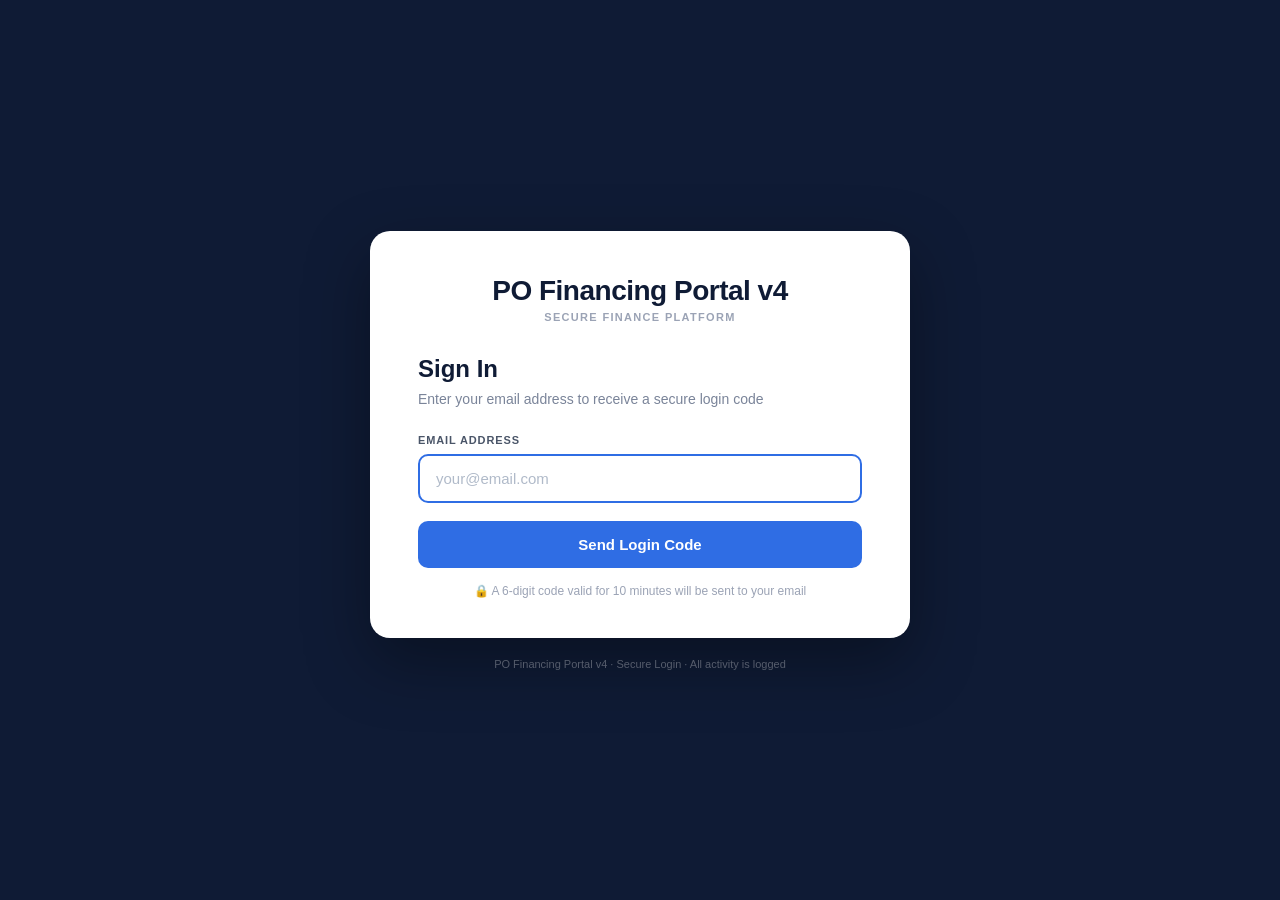
==== portals/admin.html @ b33a7dc7 "Add files via upload" ====
<!DOCTYPE html>
<!-- ============================================================
     admin.html
     Version : 2.7
     Updated : 2026-04-15
     Changes : Fix AD4 — Notifications KPI cards (Total/Sent/Failed/Pending) now
               render horizontally via flex row on container + flex:1 on each card.
     Previous: Fix AD3 — loadAllUsers(): getClientName() not defined in admin.html;
               replaced with inline allClients.find() lookup.
     Previous: Fix AD1 — loadAllUsers() was stubbed; now calls GET_ALL_USERS
               batch route — renders Platform/Client/Investor tables live.
               Fix AD2 — loadNotifications() was stubbed; now calls
               GET_ALL_NOTIFICATIONS — renders table + KPI counts.
     Previous: v2.1 — Costing Template Manager tab.
               v1.1 — Version header; cache-busting.
     ============================================================ -->
<html>
<head>
  <meta charset="UTF-8">
  <meta name="viewport" content="width=device-width, initial-scale=1">
  <title>Admin Portal — PO Financing Portal v4</title>
  <link rel="stylesheet" href="/css/styles.css?v=1.8">
  <!-- Fix N2: opt-in to auth gate -->
  <script>window.POF_REQUIRE_AUTH = true;</script>
  <script src="/js/config.js?v=1.8"></script>
  <script src="/js/navbar.js?v=2.4"></script>
</head>
<body>
<script>
// Dynamic platform name injection from POF_CONFIG
document.addEventListener('DOMContentLoaded', function() {
  const name = window.POF_CONFIG && window.POF_CONFIG.PLATFORM_NAME;
  if (name) {
    document.querySelectorAll('.platform-name').forEach(el => el.textContent = name);
    document.querySelectorAll('.platform-currency').forEach(el => el.textContent = window.POF_CONFIG.CURRENCY || 'MYR');
    document.querySelectorAll('.platform-timezone').forEach(el => el.textContent = window.POF_CONFIG.TIMEZONE || '');
    document.title = document.title.replace('PO Financing Portal v4', name);
  }
});
</script>



<div class="app-layout">
  <aside class="sidebar">
    <div class="sidebar-logo">
      <h1><span class="platform-name">PO Financing Portal v4</span></h1>
      <small>Admin Portal</small>
    </div>
    <div style="padding:12px 16px;border-top:1px solid rgba(255,255,255,0.12)">
      <div id="user-badge"></div>
    </div>
    <div class="sidebar-section">
      <button class="nav-link active" onclick="showTab('settings')">
        <svg width="16" height="16" fill="none" viewBox="0 0 24 24" stroke="currentColor"><path d="M10.325 4.317c.426-1.756 2.924-1.756 3.35 0a1.724 1.724 0 002.573 1.066c1.543-.94 3.31.826 2.37 2.37a1.724 1.724 0 001.065 2.572c1.756.426 1.756 2.924 0 3.35a1.724 1.724 0 00-1.066 2.573c.94 1.543-.826 3.31-2.37 2.37a1.724 1.724 0 00-2.572 1.065c-.426 1.756-2.924 1.756-3.35 0a1.724 1.724 0 00-2.573-1.066c-1.543.94-3.31-.826-2.37-2.37a1.724 1.724 0 00-1.065-2.572c-1.756-.426-1.756-2.924 0-3.35a1.724 1.724 0 001.066-2.573c-.94-1.543.826-3.31 2.37-2.37.996.608 2.296.07 2.572-1.065z" stroke-width="2"/><circle cx="12" cy="12" r="3" stroke-width="2"/></svg>
        <span class="nav-label">Platform Settings</span>
      </button>
      <button class="nav-link" onclick="showTab('users')">
        <svg width="16" height="16" fill="none" viewBox="0 0 24 24" stroke="currentColor"><path d="M17 21v-2a4 4 0 00-4-4H5a4 4 0 00-4 4v2M23 21v-2a4 4 0 00-3-3.87M16 3.13a4 4 0 010 7.75M9 7a4 4 0 100 8 4 4 0 000-8z" stroke-width="2"/></svg>
        <span class="nav-label">User Management</span>
      </button>
      <button class="nav-link" onclick="showTab('permissions')">
        <svg width="16" height="16" fill="none" viewBox="0 0 24 24" stroke="currentColor"><path d="M9 12l2 2 4-4m5.618-4.016A11.955 11.955 0 0112 2.944a11.955 11.955 0 01-8.618 3.04A12.02 12.02 0 003 9c0 5.591 3.824 10.29 9 11.622 5.176-1.332 9-6.03 9-11.622 0-1.042-.133-2.052-.382-3.016z" stroke-width="2"/></svg>
        <span class="nav-label">Roles & Permissions</span>
      </button>
      <button class="nav-link" onclick="showTab('notifications')">
        <svg width="16" height="16" fill="none" viewBox="0 0 24 24" stroke="currentColor"><path d="M15 17h5l-1.405-1.405A2.032 2.032 0 0118 14.158V11a6.002 6.002 0 00-4-5.659V5a2 2 0 10-4 0v.341C7.67 6.165 6 8.388 6 11v3.159c0 .538-.214 1.055-.595 1.436L4 17h5m6 0v1a3 3 0 11-6 0v-1m6 0H9" stroke-width="2"/></svg>
        <span class="nav-label">Notifications</span>
      </button>
      <button class="nav-link" onclick="showTab('activity')">
        <svg width="16" height="16" fill="none" viewBox="0 0 24 24" stroke="currentColor"><path d="M9 5H7a2 2 0 00-2 2v12a2 2 0 002 2h10a2 2 0 002-2V7a2 2 0 00-2-2h-2M9 5a2 2 0 002 2h2a2 2 0 002-2M9 5a2 2 0 012-2h2a2 2 0 012 2m-3 7h3m-3 4h3m-6-4h.01M9 16h.01" stroke-width="2"/></svg>
        <span class="nav-label">Activity Log</span>
      </button>
      <button class="nav-link" onclick="showTab('costing')">
        <svg width="16" height="16" fill="none" viewBox="0 0 24 24" stroke="currentColor"><path d="M9 7h6m0 10v-3m-3 3h.01M9 17h.01M9 14h.01M12 14h.01M15 11h.01M12 11h.01M9 11h.01M7 21h10a2 2 0 002-2V5a2 2 0 00-2-2H7a2 2 0 00-2 2v14a2 2 0 002 2z" stroke-width="2"/></svg>
        <span class="nav-label">Costing Rules</span>
      </button>
    </div>
    <div class="sidebar-section">
      <a class="nav-link" href="?page=ops"><svg width="16" height="16" fill="none" viewBox="0 0 24 24" stroke="currentColor"><path d="M7 16l-4-4m0 0l4-4m-4 4h18" stroke-width="2"/></svg><span class="nav-label">Back to Ops</span></a>
    </div>
  </aside>

  <main class="main-content">
    <div id="toast"></div>

    <!-- ═══════════════════════════════════
         PLATFORM SETTINGS
    ═══════════════════════════════════ -->
    <div id="tab-settings">
      <div class="topbar">
        <div><h1>Platform Settings</h1><p class="text-muted mt-8" style="font-size:12px">Changes apply immediately — no redeployment required</p></div>
        <button class="btn btn-success" onclick="saveAllSettings()">Save Changes</button>
      </div>

      <div class="grid-2">
        <!-- Locale & Branding -->
        <div class="card">
          <div class="card-header"><span class="card-title">🌍 Locale & Branding</span></div>
          <div class="form-group">
            <label class="form-label">Platform Name</label>
            <input type="text" id="s-platform-name" class="form-control" placeholder="PO Financing Portal v4">
          </div>
          <div class="form-row">
            <div class="form-group">
              <label class="form-label">Base Currency</label>
              <select id="s-base-currency" class="form-control">
                <option value="MYR">MYR — Malaysian Ringgit</option>
                <option value="USD">USD — US Dollar</option>
                <option value="AUD">AUD — Australian Dollar</option>
                <option value="NZD">NZD — New Zealand Dollar</option>
                <option value="CAD">CAD — Canadian Dollar</option>
              </select>
            </div>
            <div class="form-group">
              <label class="form-label">Date Format</label>
              <select id="s-date-format" class="form-control">
                <option value="dd MMM yyyy">dd MMM yyyy (e.g. 21 Apr 2026)</option>
                <option value="MMM dd yyyy">MMM dd yyyy (e.g. Apr 21 2026)</option>
                <option value="yyyy MMM dd">yyyy MMM dd (e.g. 2026 Apr 21)</option>
              </select>
            </div>
          </div>
          <div class="form-group">
            <label class="form-label">Timezone</label>
            <select id="s-platform-timezone" class="form-control">
              <option value="Asia/Kuala_Lumpur">Asia/Kuala_Lumpur (MYT, UTC+8)</option>
              <option value="Asia/Singapore">Asia/Singapore (SGT, UTC+8)</option>
              <option value="Asia/Jakarta">Asia/Jakarta (WIB, UTC+7)</option>
              <option value="Asia/Bangkok">Asia/Bangkok (ICT, UTC+7)</option>
              <option value="Asia/Manila">Asia/Manila (PHT, UTC+8)</option>
              <option value="Asia/Hong_Kong">Asia/Hong_Kong (HKT, UTC+8)</option>
              <option value="Asia/Shanghai">Asia/Shanghai (CST, UTC+8)</option>
              <option value="Asia/Tokyo">Asia/Tokyo (JST, UTC+9)</option>
              <option value="Asia/Dubai">Asia/Dubai (GST, UTC+4)</option>
              <option value="Australia/Sydney">Australia/Sydney (AEDT, UTC+11)</option>
              <option value="Australia/Melbourne">Australia/Melbourne (AEDT, UTC+11)</option>
              <option value="Pacific/Auckland">Pacific/Auckland (NZDT, UTC+13)</option>
              <option value="America/Toronto">America/Toronto (EST, UTC-5)</option>
              <option value="America/Vancouver">America/Vancouver (PST, UTC-8)</option>
              <option value="America/Chicago">America/Chicago (CST, UTC-6)</option>
              <option value="America/Denver">America/Denver (MST, UTC-7)</option>
              <option value="America/Phoenix">America/Phoenix (MST, UTC-7, no DST)</option>
              <option value="America/Los_Angeles">America/Los_Angeles (PST, UTC-8)</option>
              <option value="America/Anchorage">America/Anchorage (AKST, UTC-9)</option>
              <option value="America/Honolulu">America/Honolulu (HST, UTC-10)</option>
              <option value="Europe/London">Europe/London (GMT, UTC+0)</option>
              <option value="UTC">UTC (UTC+0)</option>
            </select>
          </div>
        </div>

        <!-- Limits & Thresholds -->
        <div class="card">
          <div class="card-header"><span class="card-title">⚖️ Limits & Thresholds</span></div>
          <div class="form-row">
            <div class="form-group">
              <label class="form-label">Max Advance Rate (%)</label>
              <input type="number" id="s-max-advance-rate" class="form-control" placeholder="90">
            </div>
            <div class="form-group">
              <label class="form-label">Grace Period (days)</label>
              <input type="number" id="s-grace-period-days" class="form-control" placeholder="3">
            </div>
          </div>
          <div class="form-row">
            <div class="form-group">
              <label class="form-label">Overdue Penalty (%/day)</label>
              <input type="number" id="s-overdue-penalty-pct" class="form-control" step="0.01" placeholder="0.1">
            </div>
            <div class="form-group">
              <label class="form-label">Session Timeout (hrs)</label>
              <input type="number" id="s-session-timeout-hours" class="form-control" placeholder="8">
            </div>
          </div>
          <div class="form-row">
            <div class="form-group">
              <label class="form-label">Four-Eyes Threshold</label>
              <input type="number" id="s-four-eyes-threshold" class="form-control" placeholder="1000000">
            </div>
            <div class="form-group">
              <label class="form-label">Min Company Reserve</label>
              <input type="number" id="s-min-company-reserve" class="form-control" placeholder="200000">
            </div>
          </div>
          <div class="form-group">
            <label class="form-label">Fund Request Auto-Approve (0 = never)</label>
            <input type="number" id="s-fund-request-auto-approve" class="form-control" placeholder="0">
          </div>
        </div>

        <!-- Notifications -->
        <div class="card">
          <div class="card-header"><span class="card-title">📧 Notification Settings</span></div>
          <div class="form-group">
            <label class="form-label">Ops Email</label>
            <input type="email" id="s-ops-email" class="form-control" placeholder="ops@yourcompany.com">
          </div>
          <div class="form-group">
            <label class="form-label">Admin Email</label>
            <input type="email" id="s-admin-email" class="form-control" placeholder="admin@yourcompany.com">
          </div>
          <div class="form-group">
            <label class="form-label">From Email Name</label>
            <input type="text" id="s-from-email-name" class="form-control" placeholder="PO Financing Portal v4">
          </div>
        </div>

        <!-- All settings table -->
        <div class="card">
          <div class="card-header"><span class="card-title">📋 All Settings</span></div>
          <div id="settings-table-wrap" style="overflow-x:auto;font-size:12px"></div>
        </div>
      </div>
    </div>

    <!-- ═══════════════════════════════════
         USER MANAGEMENT
    ═══════════════════════════════════ -->
    <div id="tab-users" class="hidden">
      <div class="topbar">
        <h1>User Management</h1>
        <button class="btn btn-primary" onclick="openModal('modal-new-user')">+ Create User</button>
      </div>

      <div class="tab-bar" style="margin-bottom:16px">
        <button class="tab active" onclick="switchUserTab('platform', this)">Platform Users</button>
        <button class="tab" onclick="switchUserTab('client', this)">Client Users</button>
        <button class="tab" onclick="switchUserTab('investor', this)">Investor Users</button>
      </div>

      <div id="user-tab-platform">
        <div class="card">
          <div class="tbl-wrap"><table>
            <thead><tr><th>Name</th><th>Email</th><th>Role</th><th>Active</th><th>Last Login</th></tr></thead>
            <tbody id="users-platform-tbody"><tr class="loading-row"><td colspan="5">Loading…</td></tr></tbody>
          </table></div>
        </div>
      </div>
      <div id="user-tab-client" class="hidden">
        <div class="card">
          <div class="tbl-wrap"><table>
            <thead><tr><th>Name</th><th>Email</th><th>Client</th><th>Role</th><th>Active</th></tr></thead>
            <tbody id="users-client-tbody"><tr class="loading-row"><td colspan="5">Loading…</td></tr></tbody>
          </table></div>
        </div>
      </div>
      <div id="user-tab-investor" class="hidden">
        <div class="card">
          <div class="tbl-wrap"><table>
            <thead><tr><th>Name</th><th>Email</th><th>Investor</th><th>Role</th><th>Active</th></tr></thead>
            <tbody id="users-investor-tbody"><tr class="loading-row"><td colspan="5">Loading…</td></tr></tbody>
          </table></div>
        </div>
      </div>
    </div>

    <!-- ═══════════════════════════════════
         ROLES & PERMISSIONS
    ═══════════════════════════════════ -->
    <div id="tab-permissions" class="hidden">
      <div class="topbar"><h1>Roles & Permissions</h1></div>
      <div class="card">
        <div class="tbl-wrap" style="overflow-x:auto">
          <table id="perm-table">
            <thead><tr>
              <th>Permission</th>
              <th title="SUPER_ADMIN">SA</th><th title="OPS_MANAGER">OM</th><th title="OPS_ANALYST">OA</th><th title="AUDITOR">AU</th>
              <th title="CLIENT_ADMIN">CA</th><th title="CLIENT_OPERATOR">CO</th><th title="CLIENT_VIEWER">CV</th>
              <th title="INVESTOR_ADMIN">IA</th><th title="INVESTOR_VIEWER">IV</th>
            </tr></thead>
            <tbody id="perm-tbody"></tbody>
          </table>
        </div>
        <p style="font-size:11px;color:var(--mgray);margin-top:12px">SA=SUPER_ADMIN  OM=OPS_MANAGER  OA=OPS_ANALYST  AU=AUDITOR  CA=CLIENT_ADMIN  CO=CLIENT_OPERATOR  CV=CLIENT_VIEWER  IA=INVESTOR_ADMIN  IV=INVESTOR_VIEWER</p>
      </div>
    </div>

    <!-- ═══════════════════════════════════
         NOTIFICATIONS
    ═══════════════════════════════════ -->
    <div id="tab-notifications" class="hidden">
      <div class="topbar">
        <h1>Notifications</h1>
        <div class="flex-gap">
          <button class="btn btn-ghost btn-sm" onclick="processQueue()">▶ Process Queue Now</button>
        </div>
      </div>
      <div class="kpi-row" id="notif-kpis" style="display:flex;flex-direction:row;gap:12px;margin-bottom:16px"></div>
      <div class="card mt-16">
        <div class="flex-gap mb-12">
          <select id="notif-status-filter" class="form-control" style="width:160px" onchange="loadNotifications()">
            <option value="">All Status</option>
            <option value="QUEUED">Queued</option>
            <option value="SENT">Sent</option>
            <option value="FAILED">Failed</option>
          </select>
        </div>
        <div class="tbl-wrap">
          <table>
            <thead><tr><th>Created</th><th>Recipient</th><th>Type</th><th>Subject</th><th>Status</th><th>Sent At</th></tr></thead>
            <tbody id="notif-tbody"><tr class="loading-row"><td colspan="6">Loading…</td></tr></tbody>
          </table>
        </div>
      </div>
    </div>

    <!-- ═══════════════════════════════════
         ACTIVITY LOG
    ═══════════════════════════════════ -->
    <div id="tab-activity" class="hidden">
      <div class="topbar">
        <h1>Activity Log</h1>
        <div class="flex-gap">
          <label style="font-size:12px;color:var(--mgray)">Show</label>
          <select class="page-size-select" id="act-page-size" onchange="actState.pageSize=+this.value;actState.page=1;loadActivity()">
            <option value="20">20</option>
            <option value="50">50</option>
            <option value="100">100</option>
          </select>
          <label style="font-size:12px;color:var(--mgray)">per page</label>
          <button class="btn btn-ghost btn-sm" onclick="loadActivity()">↻ Refresh</button>
        </div>
      </div>

      <!-- Realm sub-page tabs -->
      <div class="activity-realm-tabs">
        <button class="realm-tab active" onclick="switchRealm('OPS',this)">🏢 Ops Activity</button>
        <button class="realm-tab" onclick="switchRealm('CLIENT',this)">🏬 Client Activity</button>
        <button class="realm-tab" onclick="switchRealm('LENDER',this)">🏦 Lender Activity</button>
      </div>

      <!-- Filters row -->
      <div class="act-filters">
        <!-- Entity filter — changes label based on realm -->
        <div id="act-entity-wrap">
          <select id="act-entity-id" class="form-control" style="width:200px" onchange="actState.page=1;loadActivity()">
            <option value="">All <span id="act-entity-label">Entities</span></option>
          </select>
        </div>
        <select id="act-category" class="form-control" style="width:160px" onchange="actState.page=1;loadActivity()">
          <option value="">All Categories</option>
          <option value="INVOICE">Invoice</option>
          <option value="PAYMENT">Payment</option>
          <option value="RESERVE">Reserve</option>
          <option value="CAPITAL">Capital</option>
          <option value="USER">User</option>
          <option value="SETTING">Setting</option>
          <option value="EMAIL">Email</option>
          <option value="AUTH">Auth</option>
        </select>
        <input type="date" id="act-from" class="form-control" style="width:140px" onchange="actState.page=1;loadActivity()">
        <input type="date" id="act-to"   class="form-control" style="width:140px" onchange="actState.page=1;loadActivity()">
        <button class="btn btn-ghost btn-sm" onclick="clearActFilters()">Clear</button>
      </div>

      <div class="card">
        <div class="tbl-wrap">
          <table>
            <thead>
              <tr>
                <th style="width:140px">Timestamp</th>
                <th style="width:80px">Realm</th>
                <th>Actor</th>
                <th>Category</th>
                <th>Action</th>
                <th>Entity</th>
                <th>Changes / Details</th>
              </tr>
            </thead>
            <tbody id="act-tbody">
              <tr class="loading-row"><td colspan="7">Loading…</td></tr>
            </tbody>
          </table>
        </div>

        <!-- Pagination bar -->
        <div class="pagination-bar" id="act-pagination">
          <button id="act-prev" onclick="actGo(-1)" disabled>← Prev</button>
          <span class="page-info" id="act-page-info">—</span>
          <button id="act-next" onclick="actGo(1)" disabled>Next →</button>
        </div>
      </div>
    </div>

    <!-- ═══════════════════════════════════
         COSTING RULES
    ═══════════════════════════════════ -->
    <div id="tab-costing" class="hidden">
      <div class="topbar">
        <h1>Costing Templates &amp; Rules</h1>
        <button class="btn btn-primary" onclick="openTplModal(null)">+ New Template</button>
      </div>

      <!-- Template list -->
      <div class="grid-2 mb-16" id="costing-tpl-grid" style="align-items:start">
        <!-- Left: template list -->
        <div class="card">
          <div class="card-header"><span class="card-title">Templates</span></div>
          <div class="tbl-wrap">
            <table>
              <thead><tr><th>Name</th><th>Max Advance</th><th>Status</th><th>Assigned Clients</th><th></th></tr></thead>
              <tbody id="costing-tpl-tbody"><tr class="loading-row"><td colspan="5">Loading...</td></tr></tbody>
            </table>
          </div>
        </div>

        <!-- Right: client assignment -->
        <div class="card">
          <div class="card-header"><span class="card-title">Assign Template to Client</span></div>
          <div class="form-group">
            <label class="form-label">Client</label>
            <select id="assign-client" class="form-control"></select>
          </div>
          <div class="form-group">
            <label class="form-label">Template</label>
            <select id="assign-template" class="form-control"></select>
          </div>
          <button class="btn btn-success" onclick="doAssignTemplate()">Assign Template</button>
        </div>
      </div>

      <!-- Rules for selected template -->
      <div class="card" id="costing-rules-card" style="display:none">
        <div class="card-header">
          <span class="card-title" id="costing-rules-title">Rules</span>
          <button class="btn btn-primary btn-sm" onclick="openRuleModal(null)">+ Add Rule</button>
        </div>

        <!-- Fee preview simulator -->
        <div style="background:var(--lgray);border-radius:8px;padding:16px;margin-bottom:16px">
          <div style="font-size:12px;font-weight:600;margin-bottom:10px;color:var(--mgray)">FEE PREVIEW SIMULATOR</div>
          <div class="flex-gap" style="flex-wrap:wrap;align-items:flex-end;gap:12px">
            <div class="form-group" style="margin:0;min-width:140px">
              <label class="form-label">PO Value</label>
              <input type="number" id="sim-po" class="form-control" placeholder="100000" step="1000">
            </div>
            <div class="form-group" style="margin:0;min-width:120px">
              <label class="form-label">Advance Rate %</label>
              <input type="number" id="sim-rate" class="form-control" placeholder="80" step="1" max="100">
            </div>
            <div class="form-group" style="margin:0;min-width:100px">
              <label class="form-label">Days</label>
              <input type="number" id="sim-days" class="form-control" placeholder="90" step="1">
            </div>
            <button class="btn btn-ghost btn-sm" onclick="runFeeSimulator()">Calculate</button>
          </div>
          <div id="sim-result" style="margin-top:12px;font-size:13px"></div>
        </div>

        <div class="tbl-wrap">
          <table>
            <thead><tr><th>Seq</th><th>Rule Name</th><th>Method</th><th>Parameters</th><th>Base</th><th>Active</th><th></th></tr></thead>
            <tbody id="costing-rules-tbody"><tr class="loading-row"><td colspan="7">Select a template</td></tr></tbody>
          </table>
        </div>
      </div>
    </div>

  </main>
</div>

<!-- Template Modal -->
<div id="modal-tpl" class="modal-overlay" style="display:none" onclick="if(event.target===this)closeModal('modal-tpl')">
  <div class="modal">
    <div class="modal-header"><h2 id="modal-tpl-title">Template</h2><button class="close-btn" onclick="closeModal('modal-tpl')">&#x2715;</button></div>
    <div class="modal-body">
      <input type="hidden" id="tpl-id">
      <div class="form-row">
        <div class="form-group">
          <label class="form-label">Template Name</label>
          <input type="text" id="tpl-name" class="form-control" placeholder="Standard Fee Template">
        </div>
        <div class="form-group">
          <label class="form-label">Status</label>
          <select id="tpl-status" class="form-control">
            <option value="ACTIVE">ACTIVE</option>
            <option value="DRAFT">DRAFT</option>
            <option value="ARCHIVED">ARCHIVED</option>
          </select>
        </div>
      </div>
      <div class="form-row">
        <div class="form-group">
          <label class="form-label">Max Advance Rate %</label>
          <input type="number" id="tpl-max-rate" class="form-control" placeholder="90" max="100" step="0.5">
        </div>
        <div class="form-group">
          <label class="form-label">Min Margin Rate %</label>
          <input type="number" id="tpl-min-margin" class="form-control" placeholder="0" step="0.1">
        </div>
      </div>
      <div class="form-row">
        <div class="form-group">
          <label class="form-label">Effective From</label>
          <input type="date" id="tpl-eff-from" class="form-control">
        </div>
        <div class="form-group">
          <label class="form-label">Effective To (optional)</label>
          <input type="date" id="tpl-eff-to" class="form-control">
        </div>
      </div>
      <div class="form-group">
        <label class="form-label">Notes</label>
        <textarea id="tpl-notes" class="form-control" rows="2" placeholder="Internal notes..."></textarea>
      </div>
    </div>
    <div class="modal-footer">
      <button class="btn btn-ghost" onclick="closeModal('modal-tpl')">Cancel</button>
      <button class="btn btn-success" onclick="doSaveTemplate()">Save Template</button>
    </div>
  </div>
</div>

<!-- Rule Modal -->
<div id="modal-rule" class="modal-overlay" style="display:none" onclick="if(event.target===this)closeModal('modal-rule')">
  <div class="modal">
    <div class="modal-header"><h2 id="modal-rule-title">Rule</h2><button class="close-btn" onclick="closeModal('modal-rule')">&#x2715;</button></div>
    <div class="modal-body">
      <input type="hidden" id="rule-id">
      <input type="hidden" id="rule-template-id">
      <div class="form-row">
        <div class="form-group">
          <label class="form-label">Rule Name</label>
          <input type="text" id="rule-name" class="form-control" placeholder="Block 1 Fee">
        </div>
        <div class="form-group">
          <label class="form-label">Fee Type</label>
          <select id="rule-fee-type" class="form-control">
            <option value="PROCESSING">PROCESSING</option>
            <option value="INTEREST">INTEREST</option>
            <option value="PENALTY">PENALTY</option>
            <option value="SERVICE">SERVICE</option>
            <option value="OTHER">OTHER</option>
          </select>
        </div>
      </div>
      <div class="form-row">
        <div class="form-group">
          <label class="form-label">Calculation Method</label>
          <select id="rule-calc-method" class="form-control" onchange="renderParamFields(null)">
            <option value="FLAT_AMOUNT">Flat Amount — fixed fee regardless of PO size</option>
            <option value="PCT_OF_PO">% of PO Value — percentage of the full PO</option>
            <option value="PCT_OF_FINANCED">% of Financed Amount — percentage of advance only</option>
            <option value="DAILY_RATE">Daily Rate — accrues per day on financed amount</option>
            <option value="BLOCK_RATE">Block Rate — tiered fee by time blocks</option>
            <option value="FACTOR_RATE">Factor Rate — multiply financed amount by factor</option>
          </select>
        </div>
        <div class="form-group">
          <label class="form-label">Applies To</label>
          <select id="rule-applies-to" class="form-control">
            <option value="FINANCED_AMOUNT">Financed Amount (advance)</option>
            <option value="PO_VALUE">Full PO Value</option>
          </select>
        </div>
      </div>
      <div id="rule-param-fields" style="background:var(--lgray);border-radius:8px;padding:16px;margin-bottom:4px"></div>
      <div class="form-row">
        <div class="form-group">
          <label class="form-label">Sequence Order</label>
          <input type="number" id="rule-seq" class="form-control" placeholder="10" step="10">
        </div>
        <div class="form-group" style="padding-top:20px">
          <label class="form-label"><input type="checkbox" id="rule-mandatory" style="margin-right:6px">Mandatory</label>
        </div>
      </div>
    </div>
    <div class="modal-footer">
      <button class="btn btn-ghost" onclick="closeModal('modal-rule')">Cancel</button>
      <button class="btn btn-success" onclick="doSaveRule()">Save Rule</button>
    </div>
  </div>
</div>

<!-- Create User Modal -->
<div id="modal-new-user" class="modal-overlay" style="display:none" onclick="if(event.target===this)closeModal('modal-new-user')">
  <div class="modal">
    <div class="modal-header"><h2>Create User</h2><button class="close-btn" onclick="closeModal('modal-new-user')">✕</button></div>
    <div class="modal-body">
      <div class="form-group">
        <label class="form-label">Realm</label>
        <select id="nu-realm" class="form-control" onchange="updateUserForm()">
          <option value="PLATFORM">Platform (Ops)</option>
          <option value="CLIENT">Client</option>
          <option value="INVESTOR">Investor</option>
        </select>
      </div>
      <div class="form-group">
        <label class="form-label">Full Name</label>
        <input type="text" id="nu-name" class="form-control" placeholder="Full name">
      </div>
      <div class="form-group">
        <label class="form-label">Email</label>
        <input type="email" id="nu-email" class="form-control" placeholder="user@example.com">
      </div>
      <div class="form-group">
        <label class="form-label">Role</label>
        <select id="nu-role" class="form-control"></select>
      </div>
      <div class="form-group" id="nu-scope-group" style="display:none">
        <label class="form-label" id="nu-scope-label">Client</label>
        <select id="nu-scope" class="form-control"></select>
      </div>
    </div>
    <div class="modal-footer">
      <button class="btn btn-ghost" onclick="closeModal('modal-new-user')">Cancel</button>
      <button class="btn btn-primary" onclick="createUser()">Create User</button>
    </div>
  </div>
</div>

<script>
let ADMIN_USER = null;
let allSettings  = [];
let allClients   = [];

// ── Activity Log state ─────────────────────────────────────────
const actState = {
  realm:    'OPS',
  page:     1,
  pageSize: 20,
  total:    0,
  pages:    0,
};

// Entity lists by realm for the entity filter dropdown
const actEntities = {
  OPS:    [],   // loaded from allClients
  CLIENT: [],
  LENDER: [],
};

const ROLE_OPTIONS = {
  PLATFORM: ['SUPER_ADMIN','OPS_MANAGER','OPS_ANALYST','AUDITOR'],
  CLIENT:   ['CLIENT_ADMIN','CLIENT_OPERATOR','CLIENT_VIEWER'],
  INVESTOR: ['INVESTOR_ADMIN','INVESTOR_VIEWER'],
};

const PERM_MATRIX = [
  ['invoice:submit',   ['CLIENT_OPERATOR','CLIENT_ADMIN']],
  ['invoice:view',     ['SUPER_ADMIN','OPS_MANAGER','OPS_ANALYST','AUDITOR','CLIENT_ADMIN','CLIENT_OPERATOR','CLIENT_VIEWER']],
  ['invoice:approve',  ['SUPER_ADMIN','OPS_MANAGER','OPS_ANALYST']],
  ['invoice:disburse', ['SUPER_ADMIN','OPS_MANAGER','OPS_ANALYST']],
  ['invoice:reject',   ['SUPER_ADMIN','OPS_MANAGER']],
  ['repayment:record', ['SUPER_ADMIN','OPS_MANAGER','OPS_ANALYST']],
  ['capital:view',     ['SUPER_ADMIN','OPS_MANAGER','OPS_ANALYST','AUDITOR','INVESTOR_ADMIN']],
  ['capital:manage',   ['SUPER_ADMIN','OPS_MANAGER']],
  ['funder:drawdown',  ['SUPER_ADMIN','OPS_MANAGER']],
  ['client:manage',    ['SUPER_ADMIN','OPS_MANAGER']],
  ['template:manage',  ['SUPER_ADMIN','OPS_MANAGER']],
  ['report:full',      ['SUPER_ADMIN','OPS_MANAGER','AUDITOR']],
  ['report:ops',       ['SUPER_ADMIN','OPS_MANAGER','OPS_ANALYST']],
  ['report:investor',  ['INVESTOR_ADMIN','INVESTOR_VIEWER']],
  ['user:manage',      ['SUPER_ADMIN','CLIENT_ADMIN']],
  ['audit:view',       ['SUPER_ADMIN','OPS_MANAGER','AUDITOR']],
  ['system:config',    ['SUPER_ADMIN']],
];
const ROLES_SHORT  = ['SUPER_ADMIN','OPS_MANAGER','OPS_ANALYST','AUDITOR','CLIENT_ADMIN','CLIENT_OPERATOR','CLIENT_VIEWER','INVESTOR_ADMIN','INVESTOR_VIEWER'];
const SHORT_LABELS = ['SA','OM','OA','AU','CA','CO','CV','IA','IV'];

async function init() {
  const ctx = await requireAuth();
  if (!ctx) return;
  ADMIN_USER = ctx.userId;
  Session.renderUserBadge('user-badge');
  if (!Session.can('system:config')) {
    document.body.innerHTML = '<div style="padding:40px;text-align:center;font-family:sans-serif"><h2>Access Denied</h2><p>This portal requires SUPER_ADMIN role.</p><a href="?page=ops">Go to Ops Dashboard</a></div>';
    return;
  }
  await loadSettings();
  await loadClients();
  renderPermMatrix();
  loadNotifications();
}

function showTab(tab) {
  document.querySelectorAll('[id^="tab-"]').forEach(el => el.classList.add('hidden'));
  document.querySelectorAll('.nav-link').forEach(el => el.classList.remove('active'));
  document.getElementById('tab-' + tab).classList.remove('hidden');
  document.querySelector(`[onclick="showTab('${tab}')"]`)?.classList.add('active');
  if (tab === 'users')         loadAllUsers();
  if (tab === 'notifications') loadNotifications();
  if (tab === 'activity')      loadActivity();
  if (tab === 'costing')       loadCosting();
}

// ── Settings ───────────────────────────────────────────────────
async function loadSettings() {
  try {
    const res = await API.call('GET_ALL_SETTINGS');
    allSettings = res.settings || [];
    allSettings.forEach(s => {
      const el = document.getElementById('s-' + s.key.replace(/_/g,'-'));
      if (el) el.value = s.value;
    });
    renderSettingsTable();
  } catch(e) { Toast.error('Failed to load settings: ' + e.message); }
}

function renderSettingsTable() {
  const byCategory = {};
  allSettings.forEach(s => {
    if (!byCategory[s.category]) byCategory[s.category] = [];
    byCategory[s.category].push(s);
  });
  document.getElementById('settings-table-wrap').innerHTML = Object.entries(byCategory).map(([cat, rows]) => `
    <div class="mb-16">
      <h3 style="margin-bottom:8px;color:var(--mgray);text-transform:uppercase;font-size:10px;letter-spacing:0.08em">${cat}</h3>
      <table><thead><tr><th>Key</th><th>Value</th><th>Description</th><th>Updated By</th><th>Updated</th></tr></thead>
      <tbody>${rows.map(s=>`<tr>
        <td><code style="font-size:11px;background:var(--lgray);padding:2px 6px;border-radius:4px">${s.key}</code></td>
        <td class="text-bold">${s.value}</td>
        <td style="font-size:11.5px;color:var(--mgray)">${s.description||'—'}</td>
        <td style="font-size:11px;color:var(--mgray)">${s.updated_by||'—'}</td>
        <td style="font-size:11px;color:var(--mgray)">${fmtDate(s.updated_at)}</td>
      </tr>`).join('')}</tbody></table>
    </div>`).join('');
}

async function saveAllSettings() {
  const fieldMap = [
    'platform_name','base_currency','platform_timezone','date_format',
    'max_advance_rate','grace_period_days','overdue_penalty_pct','session_timeout_hours',
    'four_eyes_threshold','min_company_reserve','fund_request_auto_approve',
    'ops_email','admin_email','from_email_name',
  ];
  const settings = fieldMap.map(key => {
    const el = document.getElementById('s-' + key.replace(/_/g,'-'));
    return el ? { key, value: el.value } : null;
  }).filter(Boolean);
  try {
    await API.call('BULK_UPDATE_SETTINGS', { settings });
    Toast.success('Settings saved successfully');
    loadSettings();
  } catch(e) { Toast.error('Save failed: ' + e.message); }
}

async function loadClients() {
  try {
    const res = await API.call('GET_ALL_CLIENTS');
    allClients = res.clients || [];
    // Populate entity filter for OPS realm
    actEntities.OPS = allClients.map(c => ({ id: c.client_id, label: c.company_name }));
  } catch(e) {}
}

// ── Users ──────────────────────────────────────────────────────
// Fix AD1: GET_ALL_USERS batch route — reads all 3 user sheets in 1 API call
async function loadAllUsers() {
  try {
    const res = await API.call('GET_ALL_USERS');
    const fmtActive = (v) => (v === true || v === 'TRUE' || v === 1)
      ? '<span class="badge badge-green">Active</span>'
      : '<span class="badge badge-red">Inactive</span>';

    const pu = res.platformUsers || [];
    document.getElementById('users-platform-tbody').innerHTML = pu.length
      ? pu.map(u => `<tr>
          <td>${u.full_name || '—'}</td>
          <td>${u.email}</td>
          <td><span class="badge badge-blue">${u.role_name || '—'}</span></td>
          <td>${fmtActive(u.is_active)}</td>
          <td style="font-size:11px;color:var(--mgray)">${u.last_login_at ? fmtDate(u.last_login_at) : 'Never'}</td>
        </tr>`).join('')
      : '<tr><td colspan="5" class="text-center text-muted" style="padding:16px">No platform users found</td></tr>';

    const cu = res.clientUsers || [];
    document.getElementById('users-client-tbody').innerHTML = cu.length
      ? cu.map(u => `<tr>
          <td>${u.full_name || '—'}</td>
          <td>${u.email}</td>
          <td style="font-size:11px">${allClients.find(c=>String(c.client_id)===String(u.client_id))?.company_name || u.client_id}</td>
          <td><span class="badge badge-blue">${u.role_name || '—'}</span></td>
          <td>${fmtActive(u.is_active)}</td>
        </tr>`).join('')
      : '<tr><td colspan="5" class="text-center text-muted" style="padding:16px">No client users found</td></tr>';

    const iu = res.investorUsers || [];
    document.getElementById('users-investor-tbody').innerHTML = iu.length
      ? iu.map(u => `<tr>
          <td>${u.full_name || '—'}</td>
          <td>${u.email}</td>
          <td style="font-size:11px">${u.investor_id || '—'}</td>
          <td><span class="badge badge-blue">${u.role_name || '—'}</span></td>
          <td>${fmtActive(u.is_active)}</td>
        </tr>`).join('')
      : '<tr><td colspan="5" class="text-center text-muted" style="padding:16px">No investor users found</td></tr>';

  } catch(e) { Toast.error('Load users failed: ' + e.message); }
}

function switchUserTab(tab, el) {
  ['platform','client','investor'].forEach(t => {
    document.getElementById(`user-tab-${t}`).classList.toggle('hidden', t !== tab);
  });
  document.querySelectorAll('#tab-users .tab').forEach(t => t.classList.remove('active'));
  el.classList.add('active');
}

function updateUserForm() {
  const realm = document.getElementById('nu-realm').value;
  const roles = ROLE_OPTIONS[realm] || [];
  document.getElementById('nu-role').innerHTML = roles.map(r => `<option value="${r}">${r}</option>`).join('');
  const showScope = realm !== 'PLATFORM';
  document.getElementById('nu-scope-group').style.display = showScope ? 'block' : 'none';
  if (realm === 'CLIENT') {
    document.getElementById('nu-scope-label').textContent = 'Client';
    document.getElementById('nu-scope').innerHTML = allClients.map(c=>`<option value="${c.client_id}">${c.company_name}</option>`).join('');
  } else if (realm === 'INVESTOR') {
    document.getElementById('nu-scope-label').textContent = 'Investor';
    document.getElementById('nu-scope').innerHTML = '<option value="INV-001">Bumiputra Capital Partners</option><option value="INV-002">Nexus Growth Fund</option><option value="INV-003">Coastal Ventures</option>';
  }
}

async function createUser() {
  const realm = document.getElementById('nu-realm').value;
  const name  = document.getElementById('nu-name').value.trim();
  const email = document.getElementById('nu-email').value.trim();
  const role  = document.getElementById('nu-role').value;
  const scope = document.getElementById('nu-scope').value;
  if (!name || !email || !role) return Toast.error('Name, email and role required');
  try {
    if (realm === 'PLATFORM') {
      await API.call('CREATE_PLATFORM_USER', { email, fullName: name, roleName: role });
    } else if (realm === 'CLIENT') {
      await API.call('CREATE_CLIENT_USER', { clientId: scope, email, fullName: name, roleName: role });
    } else {
      await API.call('CREATE_INVESTOR_USER', { investorId: scope, email, fullName: name, roleName: role });
    }
    closeModal('modal-new-user');
    Toast.success(`User ${name} created successfully`);
    document.getElementById('nu-name').value = '';
    document.getElementById('nu-email').value = '';
  } catch(e) { Toast.error(e.message); }
}

// ── Permissions Matrix ─────────────────────────────────────────
function renderPermMatrix() {
  document.getElementById('perm-tbody').innerHTML = PERM_MATRIX.map(([perm, holders]) => `
    <tr>
      <td><code style="font-size:11px;background:var(--lgray);padding:2px 6px;border-radius:4px">${perm}</code></td>
      ${ROLES_SHORT.map(r => `<td class="text-center">${holders.includes(r)?'<span style="color:var(--green);font-size:14px">✓</span>':'<span style="color:var(--border)">—</span>'}</td>`).join('')}
    </tr>`).join('');
}

// ── Notifications ──────────────────────────────────────────────
// Fix AD2: GET_ALL_NOTIFICATIONS — reads live from Notifications sheet
async function loadNotifications() {
  try {
    const statusFilter = document.getElementById('notif-status-filter').value;
    const res = await API.call('GET_ALL_NOTIFICATIONS');
    const k = res.kpis || {};
    document.getElementById('notif-kpis').innerHTML = `
      <div class="kpi" style="flex:1"><div class="kpi-label">Total</div><div class="kpi-value">${k.total||0}</div></div>
      <div class="kpi green" style="flex:1"><div class="kpi-label">Sent</div><div class="kpi-value">${k.sent||0}</div></div>
      <div class="kpi red" style="flex:1"><div class="kpi-label">Failed</div><div class="kpi-value">${k.failed||0}</div></div>
      <div class="kpi amber" style="flex:1"><div class="kpi-label">Pending</div><div class="kpi-value">${k.pending||0}</div></div>`;
    let rows = res.notifications || [];
    if (statusFilter) rows = rows.filter(n => n.status === statusFilter);
    document.getElementById('notif-tbody').innerHTML = rows.length
      ? rows.map(n => `<tr>
          <td style="font-size:11px;color:var(--mgray)">${fmtDate(n.created_at)}</td>
          <td style="font-size:11px">${n.recipient_id}<br><span style="color:var(--mgray)">${n.recipient_type}</span></td>
          <td style="font-size:11px">${n.type || '—'}</td>
          <td style="max-width:220px;overflow:hidden;text-overflow:ellipsis;white-space:nowrap;font-size:11px">${n.subject || '—'}</td>
          <td>${badge(n.status)}</td>
          <td style="font-size:11px;color:var(--mgray)">${n.sent_at ? fmtDate(n.sent_at) : '—'}</td>
        </tr>`).join('')
      : '<tr><td colspan="6" class="text-center text-muted" style="padding:20px">No notifications found</td></tr>';
  } catch(e) { Toast.error('Load notifications failed: ' + e.message); }
}

async function processQueue() {
  try {
    const res = await API.call('PROCESS_QUEUE');
    Toast.success(`Queue processed: ${res.sent||0} sent, ${res.failed||0} failed`);
  } catch(e) { Toast.error(e.message); }
}

// ── Activity Log ───────────────────────────────────────────────

function switchRealm(realm, el) {
  actState.realm = realm;
  actState.page  = 1;
  document.querySelectorAll('.realm-tab').forEach(t => t.classList.remove('active'));
  el.classList.add('active');
  updateEntityFilter(realm);
  loadActivity();
}

function updateEntityFilter(realm) {
  const sel = document.getElementById('act-entity-id');
  const labelMap = { OPS: 'Client', CLIENT: 'Client', LENDER: 'Investor' };
  const entities  = actEntities[realm] || [];
  sel.innerHTML = `<option value="">All ${labelMap[realm] || 'Entities'}</option>`
    + entities.map(e => `<option value="${e.id}">${e.label}</option>`).join('');
}

function clearActFilters() {
  document.getElementById('act-entity-id').value = '';
  document.getElementById('act-category').value  = '';
  document.getElementById('act-from').value = '';
  document.getElementById('act-to').value   = '';
  actState.page = 1;
  loadActivity();
}

function actGo(dir) {
  actState.page = Math.max(1, Math.min(actState.pages, actState.page + dir));
  loadActivity();
}

async function loadActivity() {
  const tbody = document.getElementById('act-tbody');
  tbody.innerHTML = '<tr class="loading-row"><td colspan="7">Loading…</td></tr>';

  const params = {
    realm:          actState.realm,
    pageSize:       actState.pageSize,
    page:           actState.page,
    entityId:       document.getElementById('act-entity-id').value  || '',
    actionCategory: document.getElementById('act-category').value   || '',
    fromDate:       document.getElementById('act-from').value       || '',
    toDate:         document.getElementById('act-to').value         || '',
  };

  try {
    const res = await API.call('GET_ACTIVITY_LOG', params);
    const entries = res.entries || [];
    actState.total = res.total || 0;
    actState.pages = res.pages || 1;

    if (!entries.length) {
      tbody.innerHTML = '<tr><td colspan="7" class="text-center text-muted" style="padding:24px">No activity log entries found for the selected filters.</td></tr>';
    } else {
      tbody.innerHTML = entries.map(e => renderActivityRow(e)).join('');
    }

    // Pagination
    const info = document.getElementById('act-page-info');
    const start = Math.min((actState.page - 1) * actState.pageSize + 1, actState.total);
    const end   = Math.min(actState.page * actState.pageSize, actState.total);
    info.textContent = actState.total
      ? `Showing ${start}–${end} of ${actState.total} entries`
      : 'No entries';
    document.getElementById('act-prev').disabled = actState.page <= 1;
    document.getElementById('act-next').disabled = actState.page >= actState.pages;

  } catch(e) {
    tbody.innerHTML = `<tr><td colspan="7" class="text-center text-muted" style="padding:24px">Error loading activity log: ${e.message}</td></tr>`;
  }
}

function renderActivityRow(e) {
  const realm   = e.realm || 'SYSTEM';
  const cat     = e.action_category || '';
  const action  = (e.action || '').replace(/_/g,' ');
  const entity  = e.entity_name || e.entity_id || '—';
  const actor   = e.actor_name  || e.actor_id  || '—';
  const actorEmail = e.actor_email ? `<br><span style="font-size:10px;color:var(--mgray)">${e.actor_email}</span>` : '';
  const ts      = String(e.created_at || '').slice(0, 19).replace('T',' ');

  // Build changes/details cell
  let detail = '';
  if (e.action_category === 'EMAIL') {
    detail = `<span class="act-detail">📧 To: ${e.email_recipient||'—'}<br>${e.email_subject||''}</span>`;
  } else if (e.old_value && e.new_value) {
    try {
      const oldObj = JSON.parse(e.old_value);
      const newObj = JSON.parse(e.new_value);
      const keys   = [...new Set([...Object.keys(oldObj), ...Object.keys(newObj)])];
      const diffs  = keys.map(k => {
        const ov = oldObj[k]; const nv = newObj[k];
        if (String(ov) === String(nv)) return '';
        return `<span class="old">${k}: ${ov}</span> → <span class="new">${nv}</span>`;
      }).filter(Boolean).join('<br>');
      detail = diffs ? `<div class="act-diff">${diffs}</div>` : '';
    } catch(_) {
      detail = `<span class="act-detail">${e.new_value||''}</span>`;
    }
  } else if (e.new_value) {
    try {
      const nv = JSON.parse(e.new_value);
      detail = `<span class="act-detail">${Object.entries(nv).filter(([,v])=>v!==''&&v!==null).map(([k,v])=>`${k}: ${v}`).join(' · ')}</span>`;
    } catch(_) {
      detail = `<span class="act-detail">${e.new_value}</span>`;
    }
  } else if (e.ip_notes) {
    detail = `<span class="act-detail">${e.ip_notes}</span>`;
  }

  return `<tr>
    <td style="font-size:11px;color:var(--mgray);white-space:nowrap">${ts}</td>
    <td><span class="badge-realm ${realm}">${realm}</span></td>
    <td style="font-size:12px">${actor}${actorEmail}</td>
    <td><span class="badge-cat">${cat}</span></td>
    <td style="font-size:12px;font-weight:500">${action}</td>
    <td style="font-size:12px">${escHtml(entity)}</td>
    <td>${detail}</td>
  </tr>`;
}

function escHtml(s) {
  return String(s||'').replace(/&/g,'&amp;').replace(/</g,'&lt;').replace(/>/g,'&gt;');
}

function fmtDate(d) {
  if (!d) return '—';
  const s = String(d);
  if (s.length >= 10) return s.slice(0,10);
  return d;
}

// ── Costing ────────────────────────────────────────────────────
let costingTemplates = [];
let costingRules     = [];
let selectedTplId    = null;

async function loadCosting() {
  try {
    const res = await API.call('GET_COSTING_INIT', {});
    costingTemplates = res.templates || [];
    costingRules     = res.rules     || [];
    // refresh allClients if needed
    if (!allClients.length) allClients = res.clients || [];
    renderTemplateTable();
    populateCostingAssignDropdowns();
  } catch(e) { Toast.error('Failed to load costing: ' + e.message); }
}

function renderTemplateTable() {
  // Build client map for assignment display
  const clientMap = {};
  allClients.forEach(c => { clientMap[c.client_id] = c.company_name; });

  document.getElementById('costing-tpl-tbody').innerHTML = costingTemplates.length
    ? costingTemplates.map(t => {
        const assigned = allClients
          .filter(c => String(c.active_template_id) === String(t.template_id))
          .map(c => `<span class="badge badge-gray" style="font-size:10px">${escHtml(c.company_name)}</span>`)
          .join(' ') || '<span style="color:var(--mgray);font-size:11px">None</span>';
        const statusCls = t.status === 'ACTIVE' ? 'badge-green' : t.status === 'DRAFT' ? 'badge-amber' : 'badge-gray';
        const isSelected = selectedTplId === String(t.template_id);
        return `<tr style="${isSelected ? 'background:var(--lgray)' : ''}" onclick="selectTemplate('${t.template_id}')" style="cursor:pointer">
          <td><strong>${escHtml(t.template_name)}</strong></td>
          <td>${t.max_advance_rate}%</td>
          <td><span class="badge ${statusCls}">${t.status}</span></td>
          <td>${assigned}</td>
          <td>
            <div class="flex-gap">
              <button class="btn btn-ghost btn-sm" onclick="event.stopPropagation();openTplModal('${t.template_id}')">Edit</button>
              <button class="btn btn-primary btn-sm" onclick="event.stopPropagation();selectTemplate('${t.template_id}')">Rules</button>
            </div>
          </td>
        </tr>`;
      }).join('')
    : '<tr><td colspan="5" class="text-center text-muted" style="padding:16px">No templates found</td></tr>';
}

function selectTemplate(tplId) {
  selectedTplId = String(tplId);
  renderTemplateTable();
  const tpl = costingTemplates.find(t => String(t.template_id) === selectedTplId);
  document.getElementById('costing-rules-card').style.display = '';
  document.getElementById('costing-rules-title').textContent =
    'Rules — ' + (tpl ? tpl.template_name : selectedTplId);
  document.getElementById('rule-template-id').value = selectedTplId;
  renderRulesTable();
}

function renderRulesTable() {
  const rules = costingRules
    .filter(r => String(r.template_id) === selectedTplId)
    .sort((a,b) => Number(a.sequence_order||0) - Number(b.sequence_order||0));

  const METH_LABELS = {
    FLAT_AMOUNT: 'Flat Amount', PCT_OF_PO: '% of PO',
    PCT_OF_FINANCED: '% of Financed', DAILY_RATE: 'Daily Rate',
    BLOCK_RATE: 'Block Rate', FACTOR_RATE: 'Factor Rate',
  };

  document.getElementById('costing-rules-tbody').innerHTML = rules.length
    ? rules.map(r => {
        const active  = r.is_active === true || r.is_active === 'TRUE' || r.is_active === 'true';
        const params  = formatParams(r.calc_method, r.parameters);
        return `<tr>
          <td style="text-align:center;color:var(--mgray)">${r.sequence_order||'—'}</td>
          <td><strong>${escHtml(r.rule_name)}</strong><br><span style="font-size:10px;color:var(--mgray)">${r.fee_type||''}</span></td>
          <td><span class="badge badge-blue" style="font-size:10px">${METH_LABELS[r.calc_method]||r.calc_method}</span></td>
          <td style="font-size:12px;font-family:monospace">${escHtml(params)}</td>
          <td style="font-size:11px;color:var(--mgray)">${r.applies_to_base||''}</td>
          <td><span class="badge ${active?'badge-green':'badge-gray'}">${active?'Active':'Off'}</span></td>
          <td>
            <div class="flex-gap">
              <button class="btn btn-ghost btn-sm" onclick="openRuleModal('${r.rule_id}')">Edit</button>
              <button class="btn btn-ghost btn-sm" onclick="doToggleRule('${r.rule_id}')">${active?'Disable':'Enable'}</button>
              <button class="btn btn-ghost btn-sm" style="color:var(--red)" onclick="doDeleteRule('${r.rule_id}','${escHtml(r.rule_name)}')">Delete</button>
            </div>
          </td>
        </tr>`;
      }).join('')
    : '<tr><td colspan="7" class="text-center text-muted" style="padding:16px">No rules yet — click + Add Rule</td></tr>';
}

function formatParams(method, paramsRaw) {
  try {
    const p = typeof paramsRaw === 'string' ? JSON.parse(paramsRaw) : (paramsRaw || {});
    if (method === 'FLAT_AMOUNT')      return 'Amount: ' + (p.amount||'—');
    if (method === 'PCT_OF_PO')        return 'Rate: ' + (p.rate||'—') + '%';
    if (method === 'PCT_OF_FINANCED')  return 'Rate: ' + (p.rate||'—') + '%';
    if (method === 'DAILY_RATE')       return 'Rate: ' + (p.rate||'—') + '%/day';
    if (method === 'BLOCK_RATE')       return 'B1: ' + (p.block1_rate||'—') + '% / B2: ' + (p.block2_rate||'—') + '%';
    if (method === 'FACTOR_RATE')      return 'Factor: ' + (p.factor||'—');
    return JSON.stringify(p);
  } catch(_) { return String(paramsRaw||''); }
}

function populateCostingAssignDropdowns() {
  document.getElementById('assign-client').innerHTML =
    '<option value="">Select client...</option>' +
    allClients.map(c => {
      const tpl = costingTemplates.find(t => String(t.template_id) === String(c.active_template_id));
      const cur = tpl ? ' [' + tpl.template_name + ']' : ' [none]';
      return `<option value="${c.client_id}">${escHtml(c.company_name)}${cur}</option>`;
    }).join('');
  document.getElementById('assign-template').innerHTML =
    '<option value="">Select template...</option>' +
    costingTemplates.map(t =>
      `<option value="${t.template_id}">${escHtml(t.template_name)} (${t.max_advance_rate}% max)</option>`
    ).join('');
}

// ── Template modal ─────────────────────────────────────────────
function openTplModal(tplId) {
  const tpl = tplId ? costingTemplates.find(t => String(t.template_id) === String(tplId)) : null;
  document.getElementById('modal-tpl-title').textContent = tpl ? 'Edit Template' : 'New Template';
  document.getElementById('tpl-id').value        = tpl ? tpl.template_id    : '';
  document.getElementById('tpl-name').value      = tpl ? tpl.template_name  : '';
  document.getElementById('tpl-status').value    = tpl ? (tpl.status||'ACTIVE') : 'ACTIVE';
  document.getElementById('tpl-max-rate').value  = tpl ? tpl.max_advance_rate : 90;
  document.getElementById('tpl-min-margin').value = tpl ? (tpl.min_margin_rate||0) : 0;
  document.getElementById('tpl-eff-from').value  = tpl ? String(tpl.effective_from||'').slice(0,10) : '';
  document.getElementById('tpl-eff-to').value    = tpl ? String(tpl.effective_to||'').slice(0,10)   : '';
  document.getElementById('tpl-notes').value     = tpl ? (tpl.notes||'') : '';
  openModal('modal-tpl');
}

async function doSaveTemplate() {
  const templateId    = document.getElementById('tpl-id').value;
  const templateName  = document.getElementById('tpl-name').value.trim();
  const status        = document.getElementById('tpl-status').value;
  const maxAdvanceRate = parseFloat(document.getElementById('tpl-max-rate').value);
  const minMarginRate  = parseFloat(document.getElementById('tpl-min-margin').value||'0');
  const effectiveFrom = document.getElementById('tpl-eff-from').value;
  const effectiveTo   = document.getElementById('tpl-eff-to').value;
  const notes         = document.getElementById('tpl-notes').value;
  if (!templateName) return Toast.error('Template name required');
  if (isNaN(maxAdvanceRate)) return Toast.error('Max advance rate required');
  try {
    await API.call('SAVE_TEMPLATE', { templateId, templateName, status, maxAdvanceRate, minMarginRate, effectiveFrom, effectiveTo, notes });
    closeModal('modal-tpl');
    Toast.success('Template saved');
    await loadCosting();
  } catch(e) { Toast.error(e.message); }
}

// ── Rule modal ─────────────────────────────────────────────────
// ── Dynamic parameter fields per calc method ───────────────────
// Each method definition has: fields[] and toParams()/fromParams()
// fields: { id, label, type, placeholder, hint, step, min }
const PARAM_DEFS = {
  FLAT_AMOUNT: {
    desc: 'A fixed fee charged once regardless of PO size or duration.',
    fields: [
      { id:'p-amount', label:'Fee Amount', type:'number', placeholder:'500', hint:'Fixed fee in base currency (e.g. 500 = MYR 500)', step:'0.01', min:'0' },
    ],
    toParams: () => {
      const el = document.getElementById('p-amount');
      if (!el) throw new Error('Parameter fields not rendered — please reopen the modal');
      return { amount: parseFloat(el.value) || 0 };
    },
    fromParams: (p) => { document.getElementById('p-amount').value = p.amount || ''; },
  },
  PCT_OF_PO: {
    desc: 'A percentage fee calculated on the full PO value.',
    fields: [
      { id:'p-rate', label:'Rate (%)', type:'number', placeholder:'1.5', hint:'e.g. 1.5 means 1.5% of PO value', step:'0.001', min:'0' },
    ],
    toParams: () => {
      const el = document.getElementById('p-rate');
      if (!el) throw new Error('Parameter fields not rendered — please reopen the modal');
      return { rate: parseFloat(el.value) || 0 };
    },
    fromParams: (p) => { document.getElementById('p-rate').value = p.rate || ''; },
  },
  PCT_OF_FINANCED: {
    desc: 'A percentage fee calculated on the financed (advance) amount only.',
    fields: [
      { id:'p-rate', label:'Rate (%)', type:'number', placeholder:'2.15', hint:'e.g. 2.15 means 2.15% of financed amount', step:'0.001', min:'0' },
    ],
    toParams: () => {
      const el = document.getElementById('p-rate');
      if (!el) throw new Error('Parameter fields not rendered — please reopen the modal');
      return { rate: parseFloat(el.value) || 0 };
    },
    fromParams: (p) => { document.getElementById('p-rate').value = p.rate || ''; },
  },
  DAILY_RATE: {
    desc: 'An interest rate that accrues every day on the outstanding financed amount.',
    fields: [
      { id:'p-rate', label:'Daily Rate (%)', type:'number', placeholder:'0.05', hint:'e.g. 0.05 means 0.05% per day on the financed amount', step:'0.001', min:'0' },
    ],
    toParams: () => {
      const el = document.getElementById('p-rate');
      if (!el) throw new Error('Parameter fields not rendered -- please reopen the modal');
      // Fix CE2: engine reads params.daily_rate not params.rate
      return { daily_rate: parseFloat(el.value) || 0 };
    },
    fromParams: (p) => {
      // Support both daily_rate (new) and rate (old saved rules)
      document.getElementById('p-rate').value = p.daily_rate || p.rate || '';
    },
  },
  BLOCK_RATE: {
    desc: 'Tiered fee by time blocks. Block 1 covers the first N days; Block 2 covers any additional days beyond that.',
    fields: [
      { id:'p-block1-rate', label:'Block 1 Rate (%)', type:'number', placeholder:'2.15', hint:'Fee % charged for the entire Block 1 period (e.g. 2.15% on financed amount)', step:'0.001', min:'0' },
      { id:'p-block-days',  label:'Block 1 Days',     type:'number', placeholder:'30',   hint:'How many days Block 1 covers (e.g. 30)', step:'1', min:'1' },
      { id:'p-block2-rate', label:'Block 2 Rate (%) per 10-day unit', type:'number', placeholder:'0.717', hint:'Fee % per 10-day unit beyond Block 1. Ignored when Derive is checked.', step:'0.001', min:'0' },
      { id:'p-derive',      label:'Derive Block 2 rate from Block 1 (divide by 3)', type:'checkbox', hint:'Block 2 rate = Block 1 rate / 3 rounded to 3 decimal places. Overrides the Block 2 rate field above.' },
    ],
    toParams: () => {
      const b1El  = document.getElementById('p-block1-rate');
      const bdEl  = document.getElementById('p-block-days');
      const b2El  = document.getElementById('p-block2-rate');
      const derEl = document.getElementById('p-derive');
      if (!b1El) throw new Error('Parameter fields not rendered -- please reopen the modal');
      const block1Rate    = parseFloat(b1El.value)  || 0;
      const blockDays     = parseInt(bdEl.value)    || 30;
      const block2Rate    = parseFloat(b2El.value)  || 0;
      const deriveFromB1  = derEl.checked;
      // Build the blocks[] structure the engine expects
      return {
        block1_rate:        block1Rate,
        block_days:         blockDays,
        block2_rate:        block2Rate,
        derive_from_block1: deriveFromB1,
        blocks: [
          {
            block_days:        blockDays,
            rate_pct:          block1Rate,
            prorate_unit_days: null,   // flat block — whole period charged once
            min_charge:        true,
            derive_from_block1: false,
          },
          {
            block_days:        9999,   // open-ended second block
            rate_pct:          block2Rate,
            prorate_unit_days: 10,     // per 10-day unit
            min_charge:        true,
            derive_from_block1: deriveFromB1,
          },
        ],
      };
    },
    fromParams: (p) => {
      // Support both new format (has blocks[]) and old flat format
      const b = (p.blocks && p.blocks[0]) || {};
      document.getElementById('p-block1-rate').value = p.block1_rate || b.rate_pct || '';
      document.getElementById('p-block-days').value  = p.block_days  || b.block_days || 30;
      const b2 = (p.blocks && p.blocks[1]) || {};
      document.getElementById('p-block2-rate').value = p.block2_rate || b2.rate_pct || '';
      const derive = p.derive_from_block1 === true || p.derive_from_block1 === 'true'
        || (b2 && (b2.derive_from_block1 === true || b2.derive_from_block1 === 'true'));
      document.getElementById('p-derive').checked = derive;
    },
  },
  FACTOR_RATE: {
    desc: 'Multiply the financed amount by a factor to get total repayable. Factor 1.035 means 3.5% total cost.',
    fields: [
      { id:'p-factor', label:'Factor', type:'number', placeholder:'1.035', hint:'e.g. 1.035 = client repays 103.5% of financed amount', step:'0.001', min:'1' },
    ],
    toParams: () => {
      const el = document.getElementById('p-factor');
      if (!el) throw new Error('Parameter fields not rendered — please reopen the modal');
      return { factor: parseFloat(el.value) || 1 };
    },
    fromParams: (p) => { document.getElementById('p-factor').value = p.factor || ''; },
  },
};

function renderParamFields(existingParams) {
  const method = document.getElementById('rule-calc-method').value;
  const def    = PARAM_DEFS[method];
  if (!def) { document.getElementById('rule-param-fields').innerHTML = ''; return; }

  const p = existingParams || {};
  let html = `<div style="font-size:11px;font-weight:600;color:var(--mgray);margin-bottom:10px;text-transform:uppercase;letter-spacing:.5px">${method.replace(/_/g,' ')}</div>`;
  html += `<p style="font-size:12px;color:var(--mgray);margin:0 0 12px">${def.desc}</p>`;

  // Render fields two-per-row where possible
  const nonCheckboxFields = def.fields.filter(f => f.type !== 'checkbox');
  const checkboxFields    = def.fields.filter(f => f.type === 'checkbox');

  for (let i = 0; i < nonCheckboxFields.length; i += 2) {
    html += '<div class="form-row">';
    for (let j = i; j < Math.min(i+2, nonCheckboxFields.length); j++) {
      const f = nonCheckboxFields[j];
      html += `<div class="form-group">
        <label class="form-label">${f.label}</label>
        <input type="${f.type}" id="${f.id}" class="form-control" placeholder="${f.placeholder||''}" step="${f.step||'any'}" min="${f.min||'0'}">
        <div style="font-size:11px;color:var(--mgray);margin-top:3px">${f.hint||''}</div>
      </div>`;
    }
    html += '</div>';
  }

  checkboxFields.forEach(f => {
    html += `<div class="form-group" style="margin-top:4px">
      <label class="form-label" style="display:flex;align-items:center;gap:8px;cursor:pointer">
        <input type="checkbox" id="${f.id}" style="width:16px;height:16px">
        <span>${f.label}</span>
      </label>
      <div style="font-size:11px;color:var(--mgray);margin-top:3px">${f.hint||''}</div>
    </div>`;
  });

  document.getElementById('rule-param-fields').innerHTML = html;

  // Populate values if editing existing rule
  if (existingParams && def.fromParams) {
    def.fromParams(existingParams);
  }
}

function _readParamFields() {
  const method = document.getElementById('rule-calc-method').value;
  const def    = PARAM_DEFS[method];
  if (!def) return '{}';
  try {
    return JSON.stringify(def.toParams());
  } catch(e) {
    return '{}';
  }
}

function openRuleModal(ruleId) {
  const rule = ruleId ? costingRules.find(r => String(r.rule_id) === String(ruleId)) : null;
  document.getElementById('modal-rule-title').textContent = rule ? 'Edit Rule' : 'New Rule';
  document.getElementById('rule-id').value          = rule ? rule.rule_id     : '';
  document.getElementById('rule-template-id').value = selectedTplId           || '';
  document.getElementById('rule-name').value        = rule ? rule.rule_name   : '';
  document.getElementById('rule-fee-type').value    = rule ? (rule.fee_type||'PROCESSING') : 'PROCESSING';
  document.getElementById('rule-calc-method').value = rule ? rule.calc_method : 'PCT_OF_FINANCED';
  document.getElementById('rule-applies-to').value  = rule ? (rule.applies_to_base||'FINANCED_AMOUNT') : 'FINANCED_AMOUNT';
  document.getElementById('rule-seq').value         = rule ? (rule.sequence_order||10) : 10;
  document.getElementById('rule-mandatory').checked = rule ? (rule.is_mandatory === true || rule.is_mandatory === 'TRUE') : false;

  // Parse existing params to populate dynamic fields
  let existingParams = null;
  if (rule && rule.parameters) {
    try {
      existingParams = typeof rule.parameters === 'string' ? JSON.parse(rule.parameters) : rule.parameters;
    } catch(_) {}
  }
  renderParamFields(existingParams);
  openModal('modal-rule');
}

async function doSaveRule() {
  const ruleId        = document.getElementById('rule-id').value;
  const templateId    = document.getElementById('rule-template-id').value;
  const ruleName      = document.getElementById('rule-name').value.trim();
  const feeType       = document.getElementById('rule-fee-type').value;
  const calcMethod    = document.getElementById('rule-calc-method').value;
  const appliesToBase = document.getElementById('rule-applies-to').value;
  const sequenceOrder = parseInt(document.getElementById('rule-seq').value) || 10;
  const isMandatory   = document.getElementById('rule-mandatory').checked;
  const paramsRaw     = _readParamFields();

  if (!templateId) return Toast.error('No template selected');
  if (!ruleName)   return Toast.error('Rule name required');
  try {
    await API.call('SAVE_RULE', { ruleId, templateId, ruleName, feeType, calcMethod,
      parameters: paramsRaw, appliesToBase, sequenceOrder, isMandatory });
    closeModal('modal-rule');
    Toast.success('Rule saved');
    await loadCosting();
    if (selectedTplId) renderRulesTable();
  } catch(e) { Toast.error(e.message); }
}

async function doToggleRule(ruleId) {
  try {
    const res = await API.call('TOGGLE_RULE', { ruleId });
    Toast.success('Rule ' + (res.is_active ? 'enabled' : 'disabled'));
    await loadCosting();
    if (selectedTplId) renderRulesTable();
  } catch(e) { Toast.error(e.message); }
}

async function doDeleteRule(ruleId, ruleName) {
  if (!confirm('Delete rule "' + ruleName + '"? This cannot be undone.')) return;
  try {
    await API.call('DELETE_RULE', { ruleId });
    Toast.success('Rule deleted');
    await loadCosting();
    if (selectedTplId) renderRulesTable();
  } catch(e) { Toast.error(e.message); }
}

async function doAssignTemplate() {
  const clientId   = document.getElementById('assign-client').value;
  const templateId = document.getElementById('assign-template').value;
  if (!clientId || !templateId) return Toast.error('Select both client and template');
  try {
    await API.call('ASSIGN_TEMPLATE', { clientId, templateId });
    Toast.success('Template assigned successfully');
    await loadCosting();
  } catch(e) { Toast.error(e.message); }
}

// ── Fee simulator ──────────────────────────────────────────────
async function runFeeSimulator() {
  if (!selectedTplId) return Toast.error('Select a template first');
  const poValue       = parseFloat(document.getElementById('sim-po').value);
  const advanceRatePct = parseFloat(document.getElementById('sim-rate').value);
  const days          = parseInt(document.getElementById('sim-days').value);
  if (isNaN(poValue) || isNaN(advanceRatePct) || isNaN(days)) return Toast.error('Fill all simulator fields');
  const tpl = costingTemplates.find(t => String(t.template_id) === selectedTplId);
  if (!tpl) return;
  // Use a dummy client — find first assigned client or pass templateId directly
  const assignedClient = allClients.find(c => String(c.active_template_id) === selectedTplId);
  if (!assignedClient) {
    document.getElementById('sim-result').innerHTML =
      '<span style="color:var(--mgray)">Assign this template to a client first to run the simulator.</span>';
    return;
  }
  try {
    // Fix: pass days directly as a fixed date offset to avoid server-side
    // timezone daysBetween rounding. Use a fixed anchor date (2000-01-01)
    // so daysBetween on the server computes exactly the days entered.
    const anchor    = '2000-01-01';
    const anchorMs  = new Date(anchor + 'T00:00:00Z').getTime();
    const repayDate = new Date(anchorMs + days * 86400000).toISOString().split('T')[0];
    const res = await API.call('SIMULATE_FEES', {
      clientId: assignedClient.client_id, poValue, advanceRatePct, disbDate: anchor, repayDate,
    });
    const cur = res.currency || 'MYR';
    const fmt = n => cur + ' ' + Number(n||0).toLocaleString('en-MY', {minimumFractionDigits:2, maximumFractionDigits:2});
    document.getElementById('sim-result').innerHTML = `
      <div class="grid-4" style="gap:12px">
        <div class="kpi" style="padding:10px"><div class="kpi-label">Financed</div><div class="kpi-value" style="font-size:14px">${fmt(res.financed_amount)}</div></div>
        <div class="kpi amber" style="padding:10px"><div class="kpi-label">Total Fees</div><div class="kpi-value" style="font-size:14px">${fmt(res.total_fees)}</div></div>
        <div class="kpi" style="padding:10px"><div class="kpi-label">Total Repayable</div><div class="kpi-value" style="font-size:14px">${fmt(res.total_repayable)}</div></div>
        <div class="kpi teal" style="padding:10px"><div class="kpi-label">EAR</div><div class="kpi-value" style="font-size:14px">${Number(res.effective_annual_rate||0).toFixed(2)}%</div></div>
      </div>
      <table class="table mt-12" style="font-size:12px">
        <thead><tr><th>Rule</th><th>Method</th><th class="text-right">Fee</th></tr></thead>
        <tbody>${(res.fee_lines||[]).map(fl =>
          `<tr><td>${escHtml(fl.rule_name||'')}</td><td>${fl.calc_method||''}</td><td class="text-right">${fmt(fl.fee_amount)}</td></tr>`
        ).join('')}</tbody>
      </table>`;
  } catch(e) { Toast.error(e.message); }
}

// ── Init ───────────────────────────────────────────────────────
document.addEventListener('DOMContentLoaded', () => { updateUserForm(); init(); });
</script>
</body>
</html>
---- css/styles.css ----
:root {
  --navy:   #1B3A5C;
  --navy2:  #254E7A;
  --blue:   #2980B9;
  --teal:   #1ABC9C;
  --amber:  #E67E22;
  --red:    #E74C3C;
  --green:  #27AE60;
  --purple: #8E44AD;
  --lgray:  #F4F6F9;
  --mgray:  #8E9BAE;
  --border: #DDE3ED;
  --text:   #1E2A3A;
  --white:  #FFFFFF;
  --shadow: 0 2px 8px rgba(27,58,92,0.10);
  --shadow-md: 0 4px 16px rgba(27,58,92,0.14);
  --radius: 10px;
  --font: 'Inter', -apple-system, BlinkMacSystemFont, 'Segoe UI', sans-serif;
}
* { box-sizing: border-box; margin: 0; padding: 0; }
body { font-family: var(--font); background: var(--lgray); color: var(--text); font-size: 13px; line-height: 1.5; }
h1 { font-size: 20px; font-weight: 700; color: var(--navy); }
h2 { font-size: 15px; font-weight: 600; color: var(--navy); }
h3 { font-size: 13px; font-weight: 600; color: var(--navy2); }

/* Layout */
.app-layout   { display: flex; min-height: 100vh; }
.sidebar      { width: 220px; background: var(--navy); min-height: 100vh; flex-shrink: 0; position: fixed; top: 0; left: 0; bottom: 0; overflow-y: auto; z-index: 100; }
.main-content { margin-left: 220px; flex: 1; min-height: 100vh; padding: 24px; }
.topbar       { display: flex; justify-content: space-between; align-items: center; margin-bottom: 20px; }

/* Sidebar */
.sidebar-logo  { padding: 20px 16px; border-bottom: 1px solid rgba(255,255,255,0.12); }
.sidebar-logo h1 { color: #fff; font-size: 14px; line-height: 1.3; }
.sidebar-logo small { color: rgba(255,255,255,0.55); font-size: 11px; }
.sidebar-section { padding: 8px 0; border-bottom: 1px solid rgba(255,255,255,0.08); }
.sidebar-section-label { font-size: 10px; font-weight: 700; color: rgba(255,255,255,0.4); letter-spacing: 0.08em; text-transform: uppercase; padding: 8px 16px 4px; }
.nav-link { display: flex; align-items: center; gap: 9px; padding: 9px 16px; color: rgba(255,255,255,0.75); text-decoration: none; font-size: 12.5px; transition: all 0.15s; cursor: pointer; border: none; background: none; width: 100%; text-align: left; }
.nav-link:hover, .nav-link.active { background: rgba(255,255,255,0.12); color: #fff; }
.nav-link svg { flex-shrink: 0; opacity: 0.8; }

/* Cards */
.card         { background: var(--white); border-radius: var(--radius); box-shadow: var(--shadow); padding: 18px 20px; }
.card-header  { display: flex; justify-content: space-between; align-items: center; margin-bottom: 14px; padding-bottom: 10px; border-bottom: 1px solid var(--border); }
.card-title   { font-size: 13px; font-weight: 600; color: var(--navy); }
.grid-2 { display: grid; grid-template-columns: 1fr 1fr; gap: 16px; }
.grid-3 { display: grid; grid-template-columns: 1fr 1fr 1fr; gap: 16px; }
.grid-4 { display: grid; grid-template-columns: repeat(4, 1fr); gap: 14px; }

/* KPI Cards */
.kpi { background: var(--white); border-radius: var(--radius); padding: 16px 18px; box-shadow: var(--shadow); border-left: 4px solid var(--blue); }
.kpi-label  { font-size: 11px; color: var(--mgray); font-weight: 600; text-transform: uppercase; letter-spacing: 0.04em; }
.kpi-value  { font-size: 22px; font-weight: 700; color: var(--navy); margin: 4px 0 2px; }
.kpi-sub    { font-size: 11px; color: var(--mgray); }
.kpi.green  { border-left-color: var(--green); }
.kpi.amber  { border-left-color: var(--amber); }
.kpi.red    { border-left-color: var(--red); }
.kpi.teal   { border-left-color: var(--teal); }
.kpi.purple { border-left-color: var(--purple); }

/* Tables */
.tbl-wrap { overflow-x: auto; }
table     { width: 100%; border-collapse: collapse; font-size: 12.5px; }
thead th  { background: var(--navy); color: #fff; padding: 9px 12px; text-align: left; font-size: 11px; font-weight: 600; white-space: nowrap; }
tbody td  { padding: 9px 12px; border-bottom: 1px solid var(--border); vertical-align: middle; }
tbody tr:hover { background: #F8FAFC; }
tbody tr:last-child td { border-bottom: none; }

/* Badges */
.badge { display: inline-flex; align-items: center; padding: 2px 9px; border-radius: 20px; font-size: 11px; font-weight: 600; white-space: nowrap; }
.badge-green  { background: #E8F8F2; color: #1D8A55; }
.badge-red    { background: #FDEDEC; color: #C0392B; }
.badge-amber  { background: #FEF6E7; color: #C07000; }
.badge-blue   { background: #EBF4FB; color: #1A6FA8; }
.badge-purple { background: #F4ECF7; color: #7D3C98; }
.badge-gray   { background: #F0F3F7; color: #5D6D7E; }
.badge-teal   { background: #E8F8F5; color: #148F77; }
.badge-navy   { background: #EBF0F7; color: #1B3A5C; }

/* Buttons */
.btn { display: inline-flex; align-items: center; gap: 6px; padding: 7px 14px; border-radius: 7px; font-size: 12.5px; font-weight: 600; cursor: pointer; border: none; transition: all 0.15s; }
.btn-primary  { background: var(--blue);  color: #fff; }
.btn-primary:hover  { background: #2070A5; }
.btn-success  { background: var(--green); color: #fff; }
.btn-success:hover  { background: #229954; }
.btn-amber    { background: var(--amber); color: #fff; }
.btn-amber:hover    { background: #CA6F1E; }
.btn-danger   { background: var(--red);   color: #fff; }
.btn-danger:hover   { background: #C0392B; }
.btn-ghost    { background: transparent; border: 1px solid var(--border); color: var(--text); }
.btn-ghost:hover    { background: var(--lgray); }
.btn-sm { padding: 4px 10px; font-size: 11.5px; }
.btn:disabled { opacity: 0.45; cursor: not-allowed; }

/* Forms */
.form-group { margin-bottom: 14px; }
.form-label { display: block; font-size: 11.5px; font-weight: 600; color: var(--navy2); margin-bottom: 5px; }
.form-control, select, textarea {
  width: 100%; padding: 8px 11px; border: 1px solid var(--border);
  border-radius: 7px; font-size: 12.5px; color: var(--text);
  background: var(--white); transition: border 0.15s; font-family: var(--font);
}
.form-control:focus, select:focus, textarea:focus { outline: none; border-color: var(--blue); box-shadow: 0 0 0 3px rgba(41,128,185,0.12); }
textarea { resize: vertical; min-height: 70px; }
.form-hint { font-size: 11px; color: var(--mgray); margin-top: 4px; }
.form-row   { display: grid; grid-template-columns: 1fr 1fr; gap: 12px; }

/* Modal */
.modal-overlay { position: fixed; inset: 0; background: rgba(0,0,0,0.45); z-index: 500; display: flex; align-items: center; justify-content: center; padding: 20px; }
.modal { background: #fff; border-radius: 12px; box-shadow: var(--shadow-md); width: 100%; max-width: 520px; max-height: 88vh; overflow-y: auto; }
.modal-lg { max-width: 720px; }
.modal-header { padding: 18px 20px 14px; border-bottom: 1px solid var(--border); display: flex; justify-content: space-between; align-items: center; }
.modal-body   { padding: 18px 20px; }
.modal-footer { padding: 14px 20px; border-top: 1px solid var(--border); display: flex; justify-content: flex-end; gap: 8px; background: var(--lgray); border-radius: 0 0 12px 12px; }
.close-btn { background: none; border: none; cursor: pointer; color: var(--mgray); font-size: 18px; padding: 2px 6px; border-radius: 4px; }
.close-btn:hover { background: var(--lgray); color: var(--text); }

/* Tabs */
.tabs      { display: flex; border-bottom: 2px solid var(--border); margin-bottom: 18px; gap: 2px; }
.tab       { padding: 8px 16px; font-size: 12.5px; font-weight: 600; color: var(--mgray); cursor: pointer; border-bottom: 3px solid transparent; margin-bottom: -2px; transition: all 0.15s; }
.tab:hover { color: var(--navy); }
.tab.active { color: var(--blue); border-bottom-color: var(--blue); }

/* Alerts */
.alert { padding: 10px 14px; border-radius: 8px; font-size: 12.5px; margin-bottom: 14px; display: flex; align-items: flex-start; gap: 8px; }
.alert-info    { background: #EBF4FB; border-left: 4px solid var(--blue); color: #1A5276; }
.alert-success { background: #E8F8F2; border-left: 4px solid var(--green); color: #1D6A3E; }
.alert-warning { background: #FEF6E7; border-left: 4px solid var(--amber); color: #784212; }
.alert-error   { background: #FDEDEC; border-left: 4px solid var(--red); color: #922B21; }

/* Utils */
.text-right  { text-align: right; }
.text-center { text-align: center; }
.text-muted  { color: var(--mgray); }
.text-green  { color: var(--green); }
.text-red    { color: var(--red); }
.text-amber  { color: var(--amber); }
.text-bold   { font-weight: 700; }
.mt-8  { margin-top: 8px; }
.mt-12 { margin-top: 12px; }
.mt-16 { margin-top: 16px; }
.mb-16 { margin-bottom: 16px; }
.hidden { display: none !important; }
.flex   { display: flex; }
.flex-between { display: flex; justify-content: space-between; align-items: center; }
.flex-gap { display: flex; gap: 8px; align-items: center; }
.amount { font-variant-numeric: tabular-nums; font-weight: 600; }

/* Progress bar */
.prog-bar { height: 8px; background: var(--border); border-radius: 99px; overflow: hidden; }
.prog-fill { height: 100%; border-radius: 99px; transition: width 0.4s; background: var(--blue); }
.prog-fill.green  { background: var(--green); }
.prog-fill.amber  { background: var(--amber); }
.prog-fill.red    { background: var(--red); }

/* Toast */
#toast { position: fixed; bottom: 24px; right: 24px; z-index: 9999; display: flex; flex-direction: column; gap: 8px; }
.toast-item { padding: 12px 16px; border-radius: 9px; color: #fff; font-size: 12.5px; font-weight: 500; box-shadow: var(--shadow-md); animation: slideIn 0.2s ease; max-width: 320px; }
.toast-item.success { background: var(--green); }
.toast-item.error   { background: var(--red); }
.toast-item.info    { background: var(--blue); }
.toast-item.warning { background: var(--amber); }
@keyframes slideIn { from { transform: translateX(60px); opacity: 0; } to { transform: translateX(0); opacity: 1; } }

/* Spinner */
.spinner { width: 18px; height: 18px; border: 2px solid rgba(255,255,255,0.35); border-top-color: #fff; border-radius: 50%; animation: spin 0.7s linear infinite; display: inline-block; }
@keyframes spin { to { transform: rotate(360deg); } }
.loading-row td { text-align: center; color: var(--mgray); padding: 24px; }

/* Divider */
.divider { height: 1px; background: var(--border); margin: 16px 0; }

/* Responsive */
@media (max-width: 900px) {
  .grid-4 { grid-template-columns: 1fr 1fr; }
  .grid-3 { grid-template-columns: 1fr 1fr; }
  .sidebar { width: 64px; }
  .sidebar .nav-label, .sidebar-section-label, .sidebar-logo small { display: none; }
  .main-content { margin-left: 64px; }
}
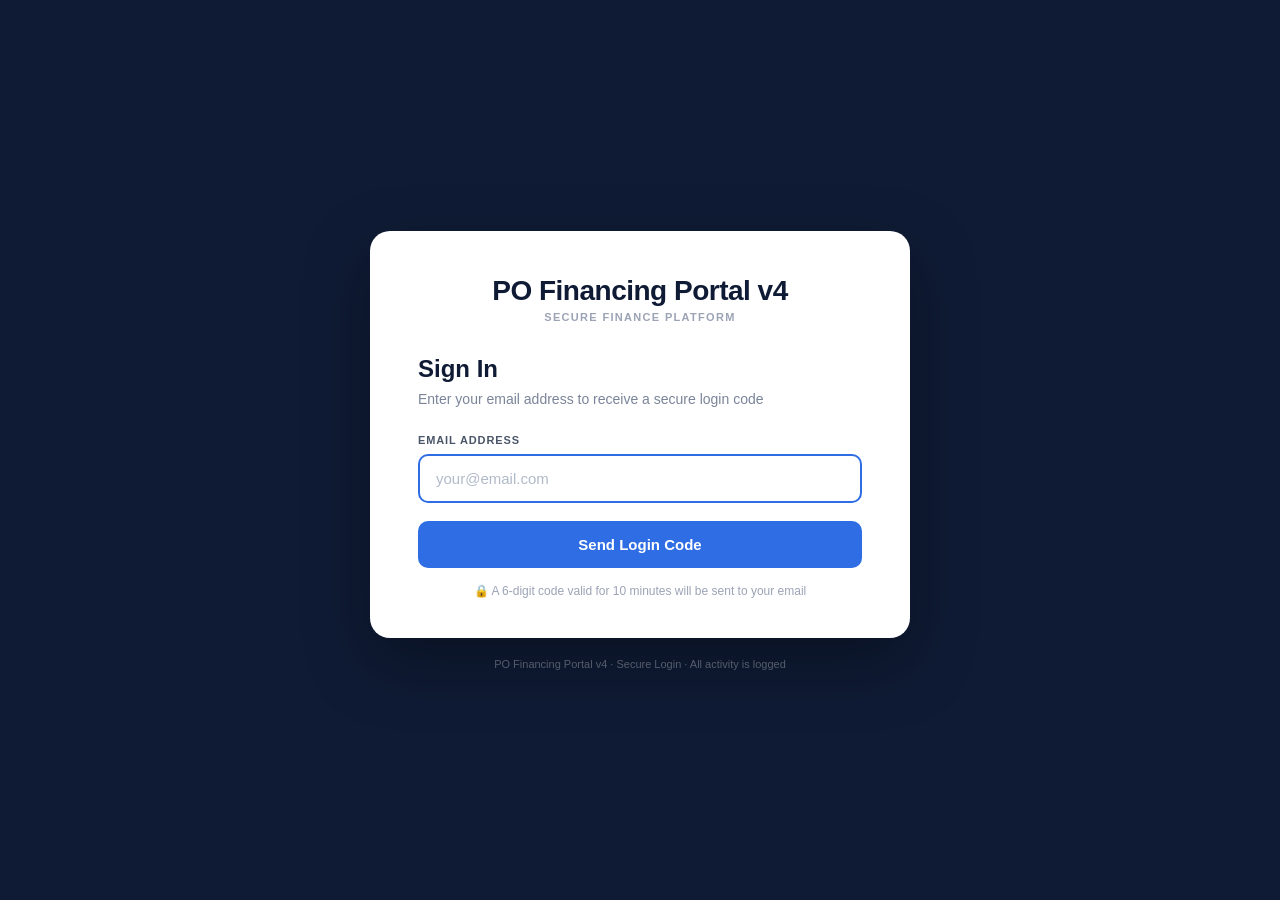
==== commit 8fd8cc0a: "Add files via upload" ====
--- a/portals/admin.html
+++ b/portals/admin.html
@@ -22,7 +22,7 @@
   <link rel="stylesheet" href="/css/styles.css?v=1.8">
   <!-- Fix N2: opt-in to auth gate -->
   <script>window.POF_REQUIRE_AUTH = true;</script>
-  <script src="/js/config.js?v=1.8"></script>
+  <script src="/js/config.js?v=1.2"></script>
   <script src="/js/navbar.js?v=2.4"></script>
 </head>
 <body>
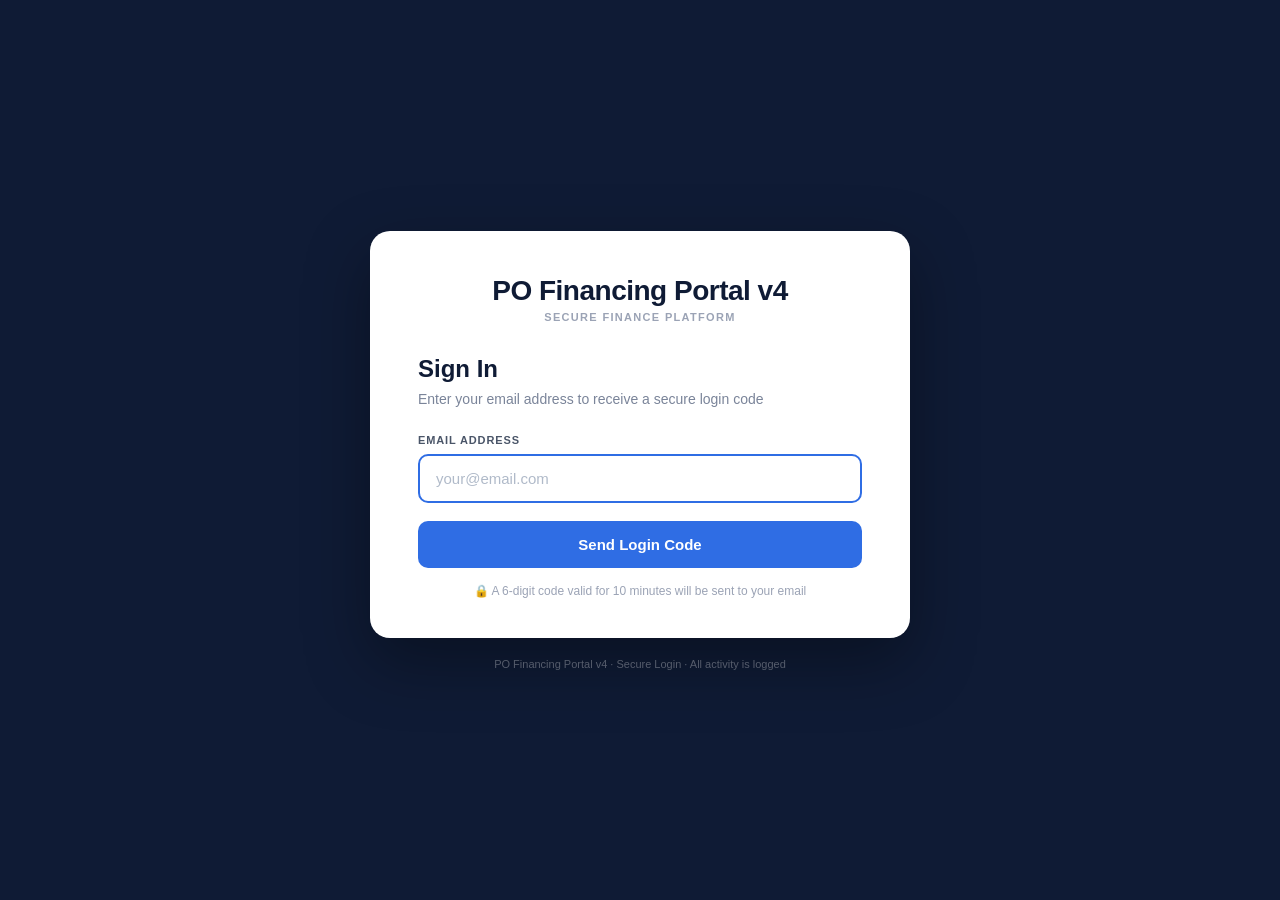
==== commit 4d8f06ff: "Add files via upload" ====
--- a/portals/admin.html
+++ b/portals/admin.html
@@ -23,7 +23,7 @@
   <!-- Fix N2: opt-in to auth gate -->
   <script>window.POF_REQUIRE_AUTH = true;</script>
   <script src="/js/config.js?v=1.2"></script>
-  <script src="/js/navbar.js?v=2.4"></script>
+  <script src="/js/navbar.js?v=2.5"></script>
 </head>
 <body>
 <script>
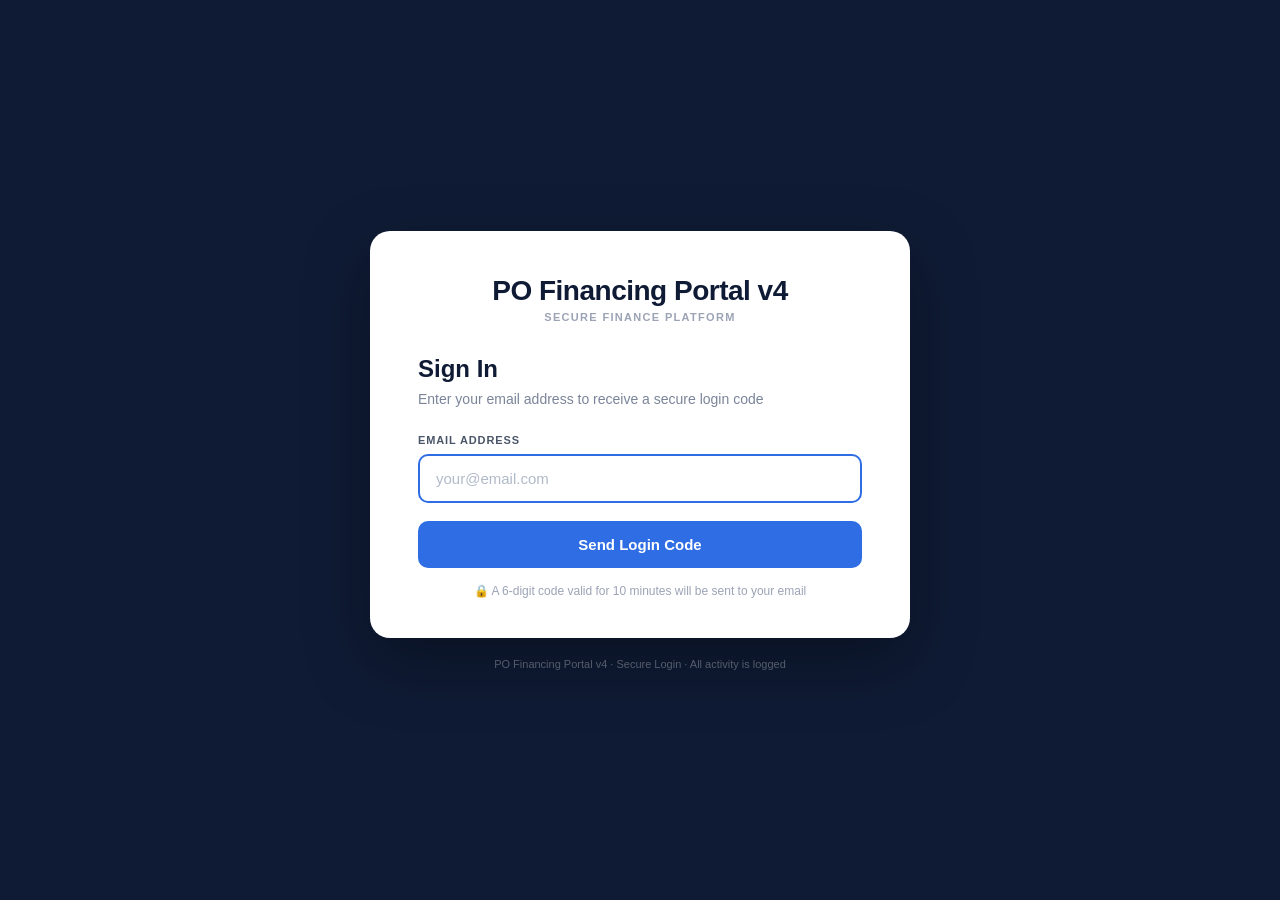
==== commit 830d052c: "Add files via upload" ====
--- a/portals/admin.html
+++ b/portals/admin.html
@@ -1,9 +1,18 @@
 <!DOCTYPE html>
 <!-- ============================================================
      admin.html
-     Version : 2.7
+     Version : 2.9
      Updated : 2026-04-15
-     Changes : Fix AD4 — Notifications KPI cards (Total/Sent/Failed/Pending) now
+     Changes : Fix AD8 — Client Management tab added to Admin portal.
+               Lists all clients with credit limit, KYC status, exposure.
+               Inline Edit modal updates credit limit via UPDATE_CLIENT_LIMIT.
+               Old value always written to AuditLog before change.
+     Previous: Fix AD7 — BLOCK_RATE rule editor: Block 2 Unit Days field
+               added so users can specify any unit period (not just 10).
+               toParams() writes block2_unit_days + prorate_unit_days.
+               fromParams() restores it. formatParams() shows both B1/B2
+               rate and unit days. Derive hint updated dynamically.
+     Previous: Fix AD4 — Notifications KPI cards (Total/Sent/Failed/Pending) now
                render horizontally via flex row on container + flex:1 on each card.
      Previous: Fix AD3 — loadAllUsers(): getClientName() not defined in admin.html;
                replaced with inline allClients.find() lookup.
@@ -74,6 +83,10 @@
       <button class="nav-link" onclick="showTab('costing')">
         <svg width="16" height="16" fill="none" viewBox="0 0 24 24" stroke="currentColor"><path d="M9 7h6m0 10v-3m-3 3h.01M9 17h.01M9 14h.01M12 14h.01M15 11h.01M12 11h.01M9 11h.01M7 21h10a2 2 0 002-2V5a2 2 0 00-2-2H7a2 2 0 00-2 2v14a2 2 0 002 2z" stroke-width="2"/></svg>
         <span class="nav-label">Costing Rules</span>
+      </button>
+      <button class="nav-link" onclick="showTab('clients')">
+        <svg width="16" height="16" fill="none" viewBox="0 0 24 24" stroke="currentColor"><path d="M19 21V5a2 2 0 00-2-2H7a2 2 0 00-2 2v16m14 0h2m-2 0h-5m-9 0H3m2 0h5M9 7h1m-1 4h1m4-4h1m-1 4h1m-5 10v-5a1 1 0 011-1h2a1 1 0 011 1v5m-4 0h4" stroke-width="2"/></svg>
+        <span class="nav-label">Clients</span>
       </button>
     </div>
     <div class="sidebar-section">
@@ -457,6 +470,61 @@
       </div>
     </div>
 
+
+    <!-- ═══════════════════════════════════
+         CLIENT MANAGEMENT
+    ═══════════════════════════════════ -->
+    <div id="tab-clients" class="hidden">
+      <div class="topbar">
+        <h1>Client Management</h1>
+        <button class="btn btn-ghost btn-sm" onclick="loadClientManagement()">↻ Refresh</button>
+      </div>
+      <div class="card">
+        <div class="tbl-wrap">
+          <table>
+            <thead>
+              <tr>
+                <th>Client</th>
+                <th>Registration</th>
+                <th>KYC Status</th>
+                <th class="text-right">Credit Limit</th>
+                <th class="text-right">Active Exposure</th>
+                <th class="text-right">Utilisation</th>
+                <th>Template</th>
+                <th>Actions</th>
+              </tr>
+            </thead>
+            <tbody id="clients-mgmt-tbody"><tr class="loading-row"><td colspan="8">Loading…</td></tr></tbody>
+          </table>
+        </div>
+      </div>
+    </div>
+
+    <!-- Modal: Edit Credit Limit -->
+    <div id="modal-credit-limit" class="modal-overlay" style="display:none" onclick="if(event.target===this)closeModal('modal-credit-limit')">
+      <div class="modal" style="max-width:420px">
+        <div class="modal-header">
+          <span class="modal-title">Edit Credit Limit</span>
+          <button class="modal-close" onclick="closeModal('modal-credit-limit')">✕</button>
+        </div>
+        <div style="padding:20px">
+          <div id="credit-limit-client-name" style="font-weight:700;font-size:14px;margin-bottom:4px"></div>
+          <div style="font-size:12px;color:var(--mgray);margin-bottom:16px">
+            Current: <span id="credit-limit-current" class="text-bold"></span>
+          </div>
+          <div class="form-group">
+            <label class="form-label">New Credit Limit (<span class="platform-currency">MYR</span>)</label>
+            <input type="number" id="credit-limit-input" class="form-control" placeholder="0.00" step="0.01" min="0">
+            <div class="form-hint">Old value will be recorded in Audit Log before saving.</div>
+          </div>
+          <div style="display:flex;gap:8px;margin-top:16px">
+            <button class="btn btn-ghost" style="flex:1" onclick="closeModal('modal-credit-limit')">Cancel</button>
+            <button class="btn btn-primary" style="flex:1" onclick="saveCreditLimit()">Save</button>
+          </div>
+        </div>
+      </div>
+    </div>
+
   </main>
 </div>
 
@@ -683,6 +751,7 @@
   if (tab === 'notifications') loadNotifications();
   if (tab === 'activity')      loadActivity();
   if (tab === 'costing')       loadCosting();
+  if (tab === 'clients')       loadClientManagement();
 }
 
 // ── Settings ───────────────────────────────────────────────────
@@ -1110,7 +1179,7 @@
     if (method === 'PCT_OF_PO')        return 'Rate: ' + (p.rate||'—') + '%';
     if (method === 'PCT_OF_FINANCED')  return 'Rate: ' + (p.rate||'—') + '%';
     if (method === 'DAILY_RATE')       return 'Rate: ' + (p.rate||'—') + '%/day';
-    if (method === 'BLOCK_RATE')       return 'B1: ' + (p.block1_rate||'—') + '% / B2: ' + (p.block2_rate||'—') + '%';
+    if (method === 'BLOCK_RATE')       return 'B1: ' + (p.block1_rate||'—') + '%/' + (p.block_days||30) + 'd  B2: ' + (p.block2_rate||'—') + '%/' + (p.block2_unit_days||10) + 'd';
     if (method === 'FACTOR_RATE')      return 'Factor: ' + (p.factor||'—');
     return JSON.stringify(p);
   } catch(_) { return String(paramsRaw||''); }
@@ -1223,54 +1292,57 @@
     },
   },
   BLOCK_RATE: {
-    desc: 'Tiered fee by time blocks. Block 1 covers the first N days; Block 2 covers any additional days beyond that.',
+    desc: 'Tiered fee by time blocks. Block 1 covers the first N days (flat charge). Block 2 charges per unit period beyond that.',
     fields: [
-      { id:'p-block1-rate', label:'Block 1 Rate (%)', type:'number', placeholder:'2.15', hint:'Fee % charged for the entire Block 1 period (e.g. 2.15% on financed amount)', step:'0.001', min:'0' },
-      { id:'p-block-days',  label:'Block 1 Days',     type:'number', placeholder:'30',   hint:'How many days Block 1 covers (e.g. 30)', step:'1', min:'1' },
-      { id:'p-block2-rate', label:'Block 2 Rate (%) per 10-day unit', type:'number', placeholder:'0.717', hint:'Fee % per 10-day unit beyond Block 1. Ignored when Derive is checked.', step:'0.001', min:'0' },
-      { id:'p-derive',      label:'Derive Block 2 rate from Block 1 (divide by 3)', type:'checkbox', hint:'Block 2 rate = Block 1 rate / 3 rounded to 3 decimal places. Overrides the Block 2 rate field above.' },
+      { id:'p-block1-rate',     label:'Block 1 Rate (%)',      type:'number',   placeholder:'2.10',  hint:'Fee % charged flat for the entire Block 1 period (e.g. 2.10% on financed amount)', step:'0.001', min:'0' },
+      { id:'p-block-days',      label:'Block 1 Days',          type:'number',   placeholder:'30',    hint:'How many days Block 1 covers (e.g. 30)', step:'1', min:'1' },
+      { id:'p-block2-rate',     label:'Block 2 Rate (%) per unit', type:'number', placeholder:'1.05', hint:'Fee % per unit period beyond Block 1. Ignored when Derive is checked.', step:'0.001', min:'0' },
+      { id:'p-block2-unitdays', label:'Block 2 Unit Days',     type:'number',   placeholder:'15',    hint:'Length of each Block 2 unit in days (e.g. 15 = charged per 15-day unit). Partial units charged as 1 full unit.', step:'1', min:'1' },
+      { id:'p-derive',          label:'Derive Block 2 rate from Block 1', type:'checkbox', hint:'Block 2 rate = Block 1 rate ÷ (Block 1 Days ÷ Block 2 Unit Days), rounded to 3 decimal places. Overrides the Block 2 rate field above.' },
     ],
     toParams: () => {
       const b1El  = document.getElementById('p-block1-rate');
       const bdEl  = document.getElementById('p-block-days');
       const b2El  = document.getElementById('p-block2-rate');
+      const b2uEl = document.getElementById('p-block2-unitdays');
       const derEl = document.getElementById('p-derive');
       if (!b1El) throw new Error('Parameter fields not rendered -- please reopen the modal');
       const block1Rate    = parseFloat(b1El.value)  || 0;
       const blockDays     = parseInt(bdEl.value)    || 30;
       const block2Rate    = parseFloat(b2El.value)  || 0;
+      const block2UnitDays = parseInt(b2uEl.value)  || 10;
       const deriveFromB1  = derEl.checked;
-      // Build the blocks[] structure the engine expects
       return {
         block1_rate:        block1Rate,
         block_days:         blockDays,
         block2_rate:        block2Rate,
+        block2_unit_days:   block2UnitDays,
         derive_from_block1: deriveFromB1,
         blocks: [
           {
-            block_days:        blockDays,
-            rate_pct:          block1Rate,
-            prorate_unit_days: null,   // flat block — whole period charged once
-            min_charge:        true,
+            block_days:         blockDays,
+            rate_pct:           block1Rate,
+            prorate_unit_days:  null,            // flat block — whole period charged once
+            min_charge:         true,
             derive_from_block1: false,
           },
           {
-            block_days:        9999,   // open-ended second block
-            rate_pct:          block2Rate,
-            prorate_unit_days: 10,     // per 10-day unit
-            min_charge:        true,
+            block_days:         9999,            // open-ended second block
+            rate_pct:           block2Rate,
+            prorate_unit_days:  block2UnitDays,  // user-specified unit period
+            min_charge:         true,
             derive_from_block1: deriveFromB1,
           },
         ],
       };
     },
     fromParams: (p) => {
-      // Support both new format (has blocks[]) and old flat format
-      const b = (p.blocks && p.blocks[0]) || {};
-      document.getElementById('p-block1-rate').value = p.block1_rate || b.rate_pct || '';
-      document.getElementById('p-block-days').value  = p.block_days  || b.block_days || 30;
+      const b  = (p.blocks && p.blocks[0]) || {};
       const b2 = (p.blocks && p.blocks[1]) || {};
-      document.getElementById('p-block2-rate').value = p.block2_rate || b2.rate_pct || '';
+      document.getElementById('p-block1-rate').value     = p.block1_rate      || b.rate_pct            || '';
+      document.getElementById('p-block-days').value      = p.block_days       || b.block_days           || 30;
+      document.getElementById('p-block2-rate').value     = p.block2_rate      || b2.rate_pct            || '';
+      document.getElementById('p-block2-unitdays').value = p.block2_unit_days || b2.prorate_unit_days   || 10;
       const derive = p.derive_from_block1 === true || p.derive_from_block1 === 'true'
         || (b2 && (b2.derive_from_block1 === true || b2.derive_from_block1 === 'true'));
       document.getElementById('p-derive').checked = derive;
@@ -1465,6 +1537,64 @@
   } catch(e) { Toast.error(e.message); }
 }
 
+// ── Client Management ─────────────────────────────────────────
+// Fix AD8: single GET_ALL_CLIENTS call — allClients already loaded at init,
+// but we re-fetch here to ensure fresh data when tab opens.
+let _editClientId = null;
+
+async function loadClientManagement() {
+  document.getElementById('clients-mgmt-tbody').innerHTML =
+    '<tr class="loading-row"><td colspan="8">Loading…</td></tr>';
+  try {
+    const res = await API.call('GET_ALL_CLIENTS');
+    allClients = res.clients || [];
+    const rows = allClients;
+    document.getElementById('clients-mgmt-tbody').innerHTML = rows.length
+      ? rows.map(c => {
+          const limit    = Number(c.credit_limit) || 0;
+          const exposure = Number(c.current_exposure || 0);
+          const utilPct  = limit > 0 ? Math.min(100, (exposure / limit) * 100) : 0;
+          const kycMap   = { APPROVED:'badge-green', PENDING:'badge-amber', REJECTED:'badge-red', EXEMPT:'badge-teal' };
+          const tpl      = costingTemplates.find(t => String(t.template_id) === String(c.active_template_id));
+          return `<tr>
+            <td><div class="text-bold">${c.company_name}</div><div style="font-size:11px;color:var(--mgray)">${c.client_id}</div></td>
+            <td style="font-size:12px">${c.registration_no || '—'}</td>
+            <td><span class="badge ${kycMap[c.kyc_status] || 'badge-gray'}">${c.kyc_status || '—'}</span></td>
+            <td class="amount text-right text-bold">${fmt(limit)}</td>
+            <td class="amount text-right">${fmt(exposure)}</td>
+            <td class="text-right" style="font-size:12px">
+              <span style="color:${utilPct>85?'var(--red)':utilPct>60?'var(--amber)':'var(--green)'}">${utilPct.toFixed(1)}%</span>
+            </td>
+            <td style="font-size:11px;color:var(--mgray)">${tpl ? tpl.template_name : '—'}</td>
+            <td><button class="btn btn-ghost btn-sm" onclick="openCreditLimitModal('${c.client_id}')">Edit Limit</button></td>
+          </tr>`;
+        }).join('')
+      : '<tr><td colspan="8" class="text-center text-muted" style="padding:20px">No clients found</td></tr>';
+  } catch(e) { Toast.error('Load clients failed: ' + e.message); }
+}
+
+function openCreditLimitModal(clientId) {
+  const c = allClients.find(c => String(c.client_id) === String(clientId));
+  if (!c) return;
+  _editClientId = clientId;
+  document.getElementById('credit-limit-client-name').textContent = c.company_name;
+  document.getElementById('credit-limit-current').textContent = fmt(Number(c.credit_limit) || 0);
+  document.getElementById('credit-limit-input').value = Number(c.credit_limit) || '';
+  openModal('modal-credit-limit');
+}
+
+async function saveCreditLimit() {
+  const newLimit = parseFloat(document.getElementById('credit-limit-input').value);
+  if (!_editClientId) return;
+  if (isNaN(newLimit) || newLimit < 0) return Toast.error('Enter a valid credit limit');
+  try {
+    const res = await API.call('UPDATE_CLIENT_LIMIT', { clientId: _editClientId, newLimit });
+    Toast.success(`Credit limit updated: ${fmt(res.oldLimit)} → ${fmt(res.newLimit)}`);
+    closeModal('modal-credit-limit');
+    loadClientManagement();
+  } catch(e) { Toast.error(e.message); }
+}
+
 // ── Init ───────────────────────────────────────────────────────
 document.addEventListener('DOMContentLoaded', () => { updateUserForm(); init(); });
 </script>
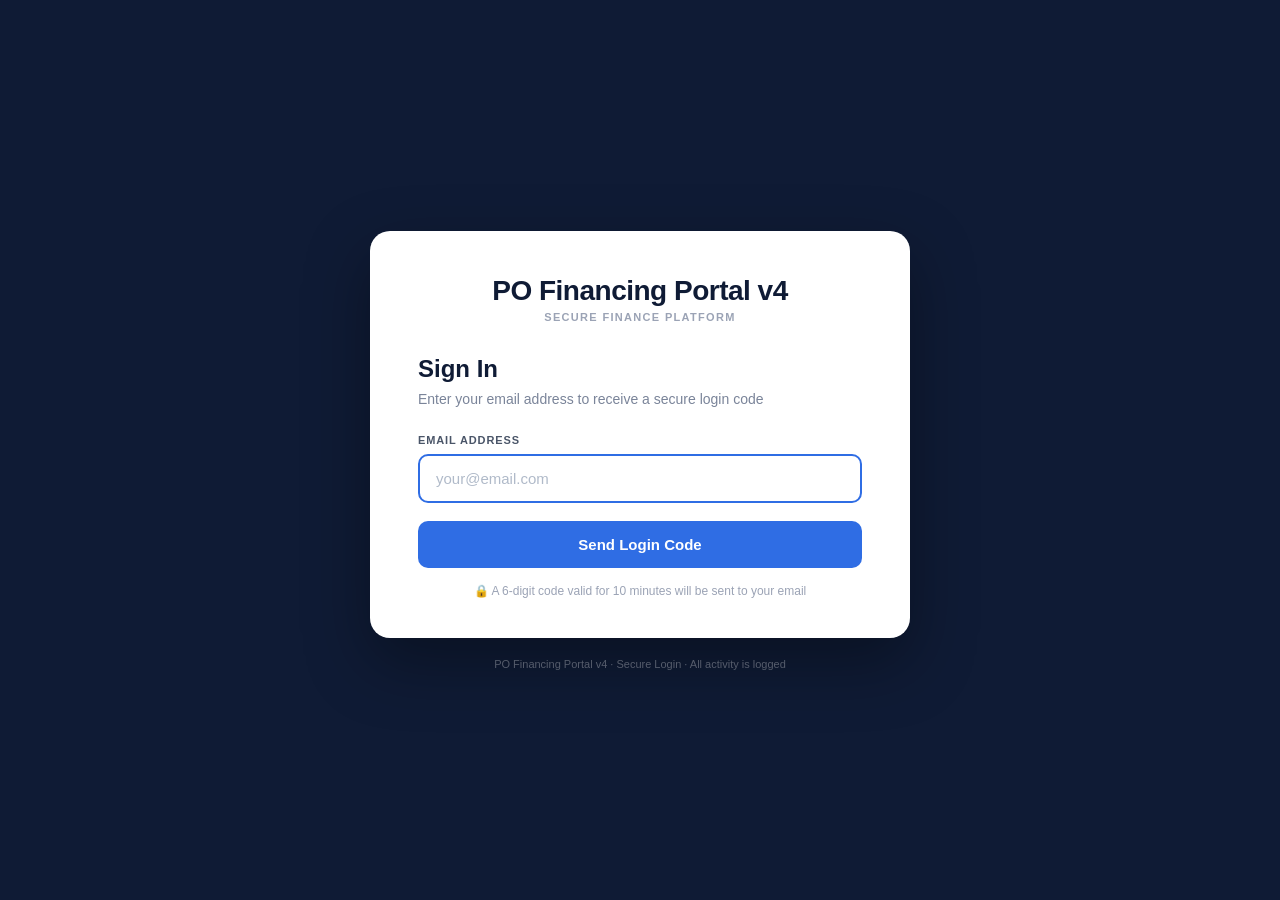
==== commit ca3b2030: "Add files via upload" ====
--- a/portals/admin.html
+++ b/portals/admin.html
@@ -1,9 +1,12 @@
 <!DOCTYPE html>
 <!-- ============================================================
      admin.html
-     Version : 2.9
+     Version : 3.0
      Updated : 2026-04-15
-     Changes : Fix AD8 — Client Management tab added to Admin portal.
+     Changes : Fix AD9 — init() replaced 2 sequential API calls
+               (GET_ALL_SETTINGS + GET_ALL_CLIENTS) with 1 batch call
+               GET_ADMIN_INIT. Reduces admin page load latency by ~600ms.
+     Previous: Fix AD8 — Client Management tab added to Admin portal.
                Lists all clients with credit limit, KYC status, exposure.
                Inline Edit modal updates credit limit via UPDATE_CLIENT_LIMIT.
                Old value always written to AuditLog before change.
@@ -736,8 +739,20 @@
     document.body.innerHTML = '<div style="padding:40px;text-align:center;font-family:sans-serif"><h2>Access Denied</h2><p>This portal requires SUPER_ADMIN role.</p><a href="?page=ops">Go to Ops Dashboard</a></div>';
     return;
   }
-  await loadSettings();
-  await loadClients();
+  // Fix AD9: single GET_ADMIN_INIT replaces sequential GET_ALL_SETTINGS + GET_ALL_CLIENTS
+  try {
+    const res = await API.call('GET_ADMIN_INIT');
+    allSettings = res.settings || [];
+    allClients  = res.clients  || [];
+    // Populate settings form fields
+    allSettings.forEach(s => {
+      const el = document.getElementById('s-' + s.key.replace(/_/g,'-'));
+      if (el) el.value = s.value;
+    });
+    renderSettingsTable();
+    // Populate activity log entity filter
+    actEntities.OPS = allClients.map(c => ({ id: c.client_id, label: c.company_name }));
+  } catch(e) { Toast.error('Failed to load admin settings: ' + e.message); }
   renderPermMatrix();
   loadNotifications();
 }
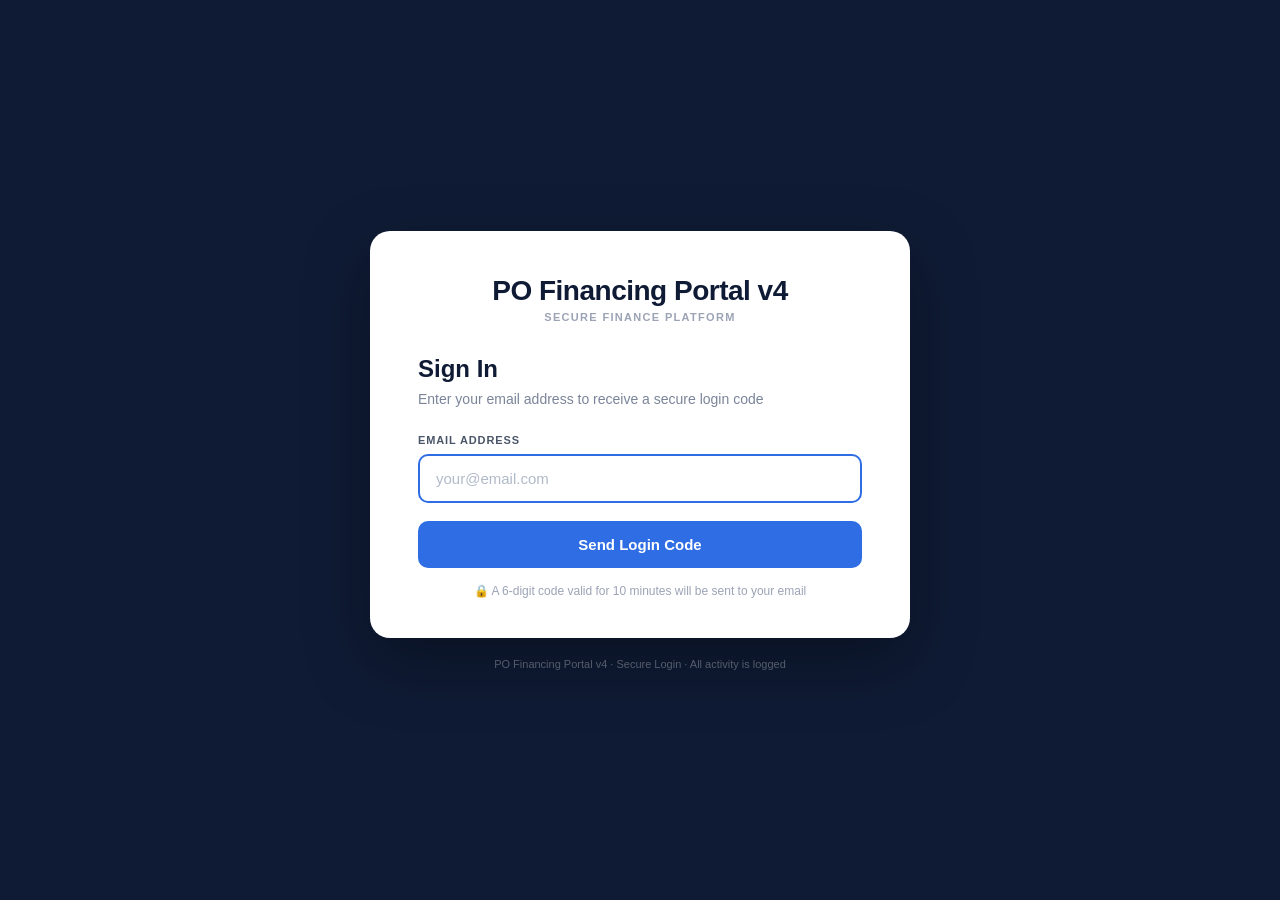
==== commit 6da2b318: "Add files via upload" ====
--- a/portals/admin.html
+++ b/portals/admin.html
@@ -1,9 +1,21 @@
 <!DOCTYPE html>
 <!-- ============================================================
      admin.html
-     Version : 3.0
+     Version : 3.1
      Updated : 2026-04-15
-     Changes : Fix AD9 — init() replaced 2 sequential API calls
+     Changes : Fix AD10 — Performance fixes across all 7 admin tabs:
+               (1) saveAllSettings: removed redundant GET_ALL_SETTINGS reload
+                   after save — updates allSettings in memory instead.
+               (2) Notifications: removed loadNotifications() from init() —
+                   only fires when tab opens. Fixed double sheet read in
+                   getAllNotificationsAdmin() — 2 reads → 1.
+               (3) User Management: in-memory cache _usersCache — skip
+                   GET_ALL_USERS on repeat tab visits.
+               (4) Costing Rules: post-mutate loadCosting() replaced with
+                   in-memory array update + local re-render.
+               (5) Clients: loadClientManagement() uses allClients from
+                   memory on first open; only re-fetches on Refresh.
+     Previous: Fix AD9 — init() replaced 2 sequential API calls
                (GET_ALL_SETTINGS + GET_ALL_CLIENTS) with 1 batch call
                GET_ADMIN_INIT. Reduces admin page load latency by ~600ms.
      Previous: Fix AD8 — Client Management tab added to Admin portal.
@@ -236,7 +248,10 @@
     <div id="tab-users" class="hidden">
       <div class="topbar">
         <h1>User Management</h1>
-        <button class="btn btn-primary" onclick="openModal('modal-new-user')">+ Create User</button>
+        <div style="display:flex;gap:8px">
+          <button class="btn btn-ghost btn-sm" onclick="_usersCache=null;loadAllUsers()">↻ Refresh</button>
+          <button class="btn btn-primary" onclick="openModal('modal-new-user')">+ Create User</button>
+        </div>
       </div>
 
       <div class="tab-bar" style="margin-bottom:16px">
@@ -480,7 +495,7 @@
     <div id="tab-clients" class="hidden">
       <div class="topbar">
         <h1>Client Management</h1>
-        <button class="btn btn-ghost btn-sm" onclick="loadClientManagement()">↻ Refresh</button>
+        <button class="btn btn-ghost btn-sm" onclick="loadClientManagement(true)">↻ Refresh</button>
       </div>
       <div class="card">
         <div class="tbl-wrap">
@@ -754,7 +769,7 @@
     actEntities.OPS = allClients.map(c => ({ id: c.client_id, label: c.company_name }));
   } catch(e) { Toast.error('Failed to load admin settings: ' + e.message); }
   renderPermMatrix();
-  loadNotifications();
+  // Fix AD10(2): loadNotifications() removed from init — fires only when tab opens
 }
 
 function showTab(tab) {
@@ -816,7 +831,12 @@
   try {
     await API.call('BULK_UPDATE_SETTINGS', { settings });
     Toast.success('Settings saved successfully');
-    loadSettings();
+    // Fix AD10(1): update allSettings in memory — no extra GET_ALL_SETTINGS call
+    settings.forEach(s => {
+      const existing = allSettings.find(x => x.key === s.key);
+      if (existing) existing.value = s.value;
+    });
+    renderSettingsTable();
   } catch(e) { Toast.error('Save failed: ' + e.message); }
 }
 
@@ -830,10 +850,25 @@
 }
 
 // ── Users ──────────────────────────────────────────────────────
+// Fix AD10(3): _usersCache avoids re-fetching on repeat tab visits.
+// Cleared by explicit Refresh button only.
+let _usersCache = null;
+
 // Fix AD1: GET_ALL_USERS batch route — reads all 3 user sheets in 1 API call
-async function loadAllUsers() {
+async function loadAllUsers(forceRefresh) {
+  if (_usersCache && !forceRefresh) {
+    _renderUserTables(_usersCache);
+    return;
+  }
   try {
     const res = await API.call('GET_ALL_USERS');
+    _usersCache = res;
+    _renderUserTables(res);
+  } catch(e) { Toast.error('Load users failed: ' + e.message); }
+}
+
+function _renderUserTables(res) {
+  try {
     const fmtActive = (v) => (v === true || v === 'TRUE' || v === 1)
       ? '<span class="badge badge-green">Active</span>'
       : '<span class="badge badge-red">Inactive</span>';
@@ -871,7 +906,7 @@
         </tr>`).join('')
       : '<tr><td colspan="5" class="text-center text-muted" style="padding:16px">No investor users found</td></tr>';
 
-  } catch(e) { Toast.error('Load users failed: ' + e.message); }
+  } catch(e) { Toast.error('Render users failed: ' + e.message); }
 }
 
 function switchUserTab(tab, el) {
@@ -1242,10 +1277,20 @@
   if (!templateName) return Toast.error('Template name required');
   if (isNaN(maxAdvanceRate)) return Toast.error('Max advance rate required');
   try {
-    await API.call('SAVE_TEMPLATE', { templateId, templateName, status, maxAdvanceRate, minMarginRate, effectiveFrom, effectiveTo, notes });
+    const res = await API.call('SAVE_TEMPLATE', { templateId, templateName, status, maxAdvanceRate, minMarginRate, effectiveFrom, effectiveTo, notes });
     closeModal('modal-tpl');
     Toast.success('Template saved');
-    await loadCosting();
+    // Fix AD10(4): update in memory, skip full GET_COSTING_INIT reload
+    if (templateId) {
+      const idx = costingTemplates.findIndex(t => String(t.template_id) === String(templateId));
+      const updated = { template_id: templateId, template_name: templateName, status, max_advance_rate: maxAdvanceRate, min_margin_rate: minMarginRate, effective_from: effectiveFrom, effective_to: effectiveTo, notes };
+      if (idx >= 0) costingTemplates[idx] = { ...costingTemplates[idx], ...updated };
+      else costingTemplates.push({ ...updated, template_id: res.templateId || templateId });
+    } else {
+      await loadCosting(); // new template — need server-assigned ID
+      return;
+    }
+    renderTemplateTable();
   } catch(e) { Toast.error(e.message); }
 }
 
@@ -1469,11 +1514,19 @@
   if (!templateId) return Toast.error('No template selected');
   if (!ruleName)   return Toast.error('Rule name required');
   try {
-    await API.call('SAVE_RULE', { ruleId, templateId, ruleName, feeType, calcMethod,
+    const rRes = await API.call('SAVE_RULE', { ruleId, templateId, ruleName, feeType, calcMethod,
       parameters: paramsRaw, appliesToBase, sequenceOrder, isMandatory });
     closeModal('modal-rule');
     Toast.success('Rule saved');
-    await loadCosting();
+    // Fix AD10(4): update costingRules in memory
+    const updRule = { rule_id: ruleId || rRes.ruleId, template_id: templateId, rule_name: ruleName,
+      fee_type: feeType, calc_method: calcMethod, parameters: paramsRaw,
+      applies_to_base: appliesToBase, sequence_order: sequenceOrder, is_mandatory: isMandatory, is_active: true };
+    if (ruleId) {
+      const ri = costingRules.findIndex(r => String(r.rule_id) === String(ruleId));
+      if (ri >= 0) costingRules[ri] = { ...costingRules[ri], ...updRule };
+      else costingRules.push(updRule);
+    } else { costingRules.push(updRule); }
     if (selectedTplId) renderRulesTable();
   } catch(e) { Toast.error(e.message); }
 }
@@ -1482,7 +1535,9 @@
   try {
     const res = await API.call('TOGGLE_RULE', { ruleId });
     Toast.success('Rule ' + (res.is_active ? 'enabled' : 'disabled'));
-    await loadCosting();
+    // Fix AD10(4): toggle in memory
+    const tr = costingRules.find(r => String(r.rule_id) === String(ruleId));
+    if (tr) tr.is_active = res.is_active;
     if (selectedTplId) renderRulesTable();
   } catch(e) { Toast.error(e.message); }
 }
@@ -1492,7 +1547,8 @@
   try {
     await API.call('DELETE_RULE', { ruleId });
     Toast.success('Rule deleted');
-    await loadCosting();
+    // Fix AD10(4): remove from memory
+    costingRules = costingRules.filter(r => String(r.rule_id) !== String(ruleId));
     if (selectedTplId) renderRulesTable();
   } catch(e) { Toast.error(e.message); }
 }
@@ -1504,7 +1560,11 @@
   try {
     await API.call('ASSIGN_TEMPLATE', { clientId, templateId });
     Toast.success('Template assigned successfully');
-    await loadCosting();
+    // Fix AD10(4): update allClients in memory, re-render
+    const ac = allClients.find(c => String(c.client_id) === String(clientId));
+    if (ac) ac.active_template_id = templateId;
+    renderTemplateTable();
+    populateCostingAssignDropdowns();
   } catch(e) { Toast.error(e.message); }
 }
 
@@ -1557,12 +1617,15 @@
 // but we re-fetch here to ensure fresh data when tab opens.
 let _editClientId = null;
 
-async function loadClientManagement() {
+async function loadClientManagement(forceRefresh) {
   document.getElementById('clients-mgmt-tbody').innerHTML =
     '<tr class="loading-row"><td colspan="8">Loading…</td></tr>';
   try {
-    const res = await API.call('GET_ALL_CLIENTS');
-    allClients = res.clients || [];
+    // Fix AD10(5): use allClients already loaded at init; only re-fetch on Refresh
+    if (!allClients.length || forceRefresh) {
+      const res = await API.call('GET_ALL_CLIENTS');
+      allClients = res.clients || [];
+    }
     const rows = allClients;
     document.getElementById('clients-mgmt-tbody').innerHTML = rows.length
       ? rows.map(c => {
@@ -1606,7 +1669,10 @@
     const res = await API.call('UPDATE_CLIENT_LIMIT', { clientId: _editClientId, newLimit });
     Toast.success(`Credit limit updated: ${fmt(res.oldLimit)} → ${fmt(res.newLimit)}`);
     closeModal('modal-credit-limit');
-    loadClientManagement();
+    // Fix AD10(5): update in memory — no extra API call
+    const c = allClients.find(c => String(c.client_id) === String(_editClientId));
+    if (c) c.credit_limit = res.newLimit;
+    loadClientManagement(); // re-renders from memory, no fetch
   } catch(e) { Toast.error(e.message); }
 }
 
